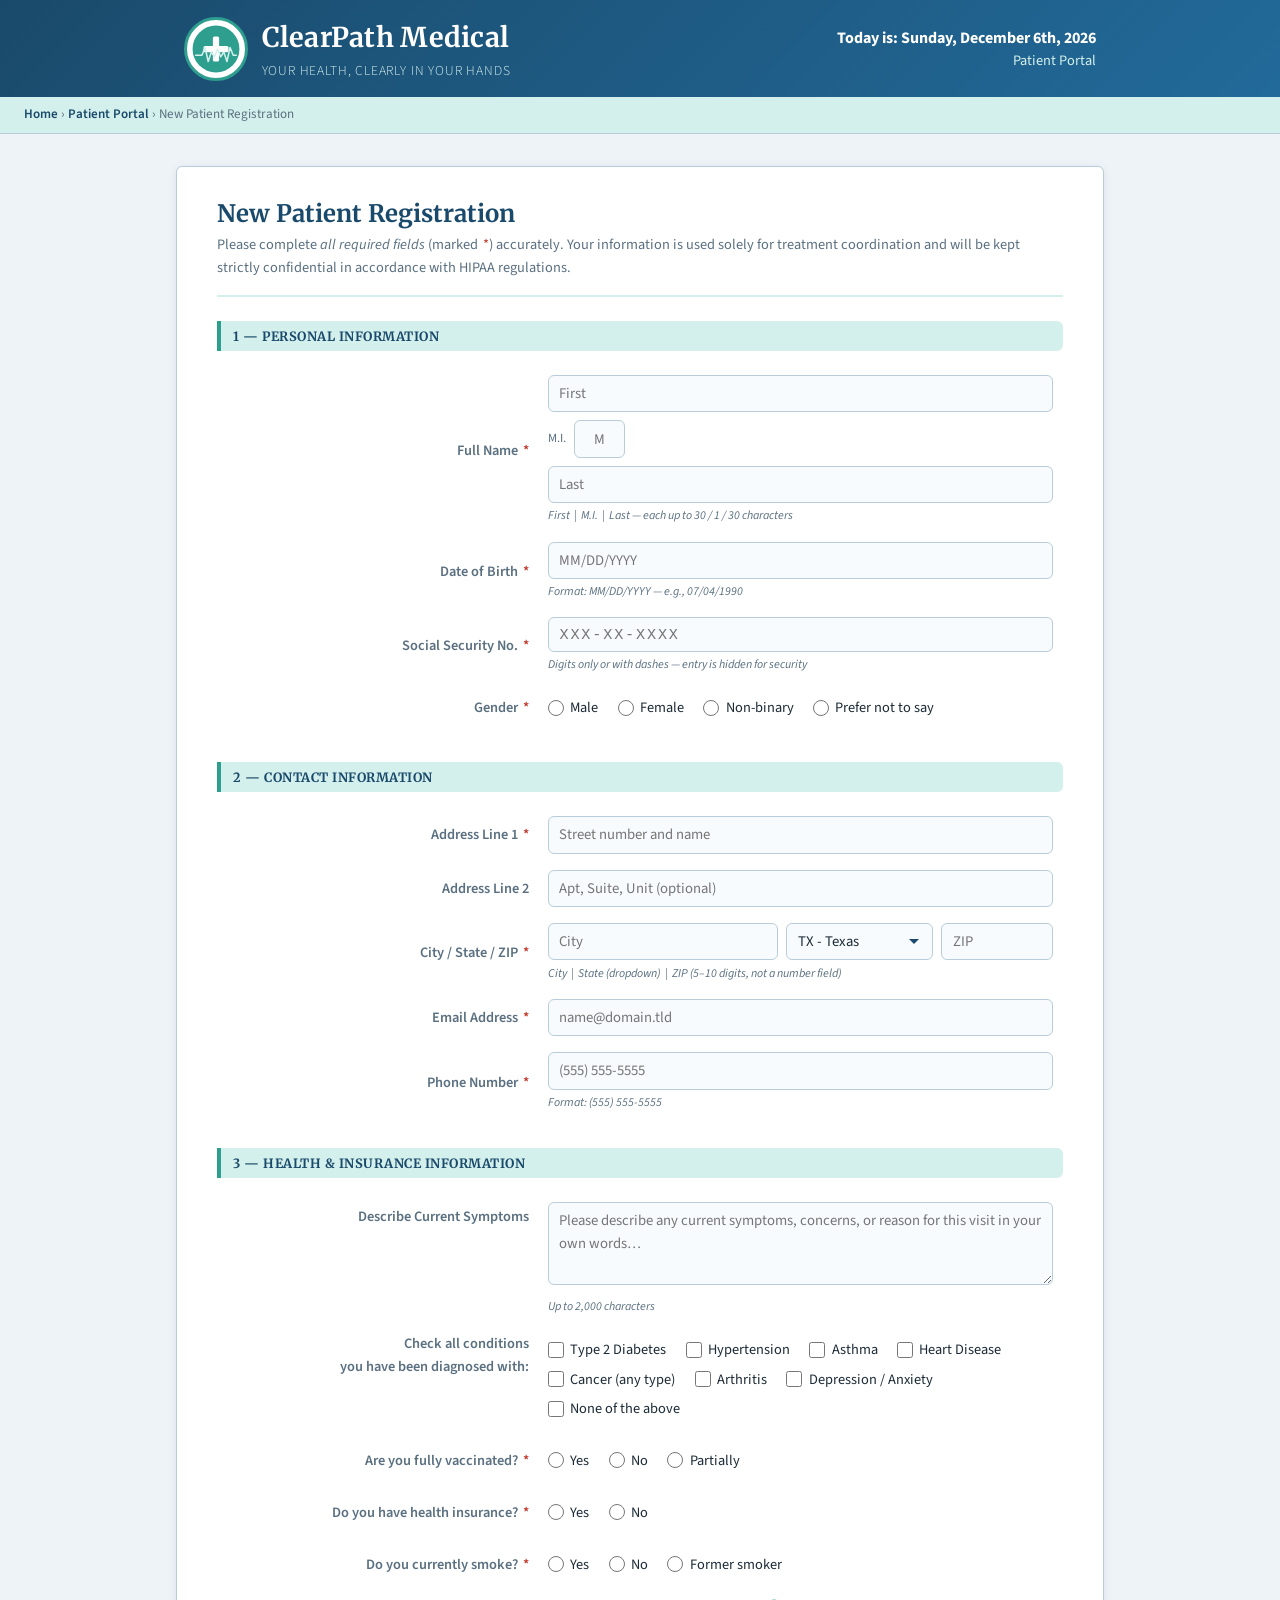
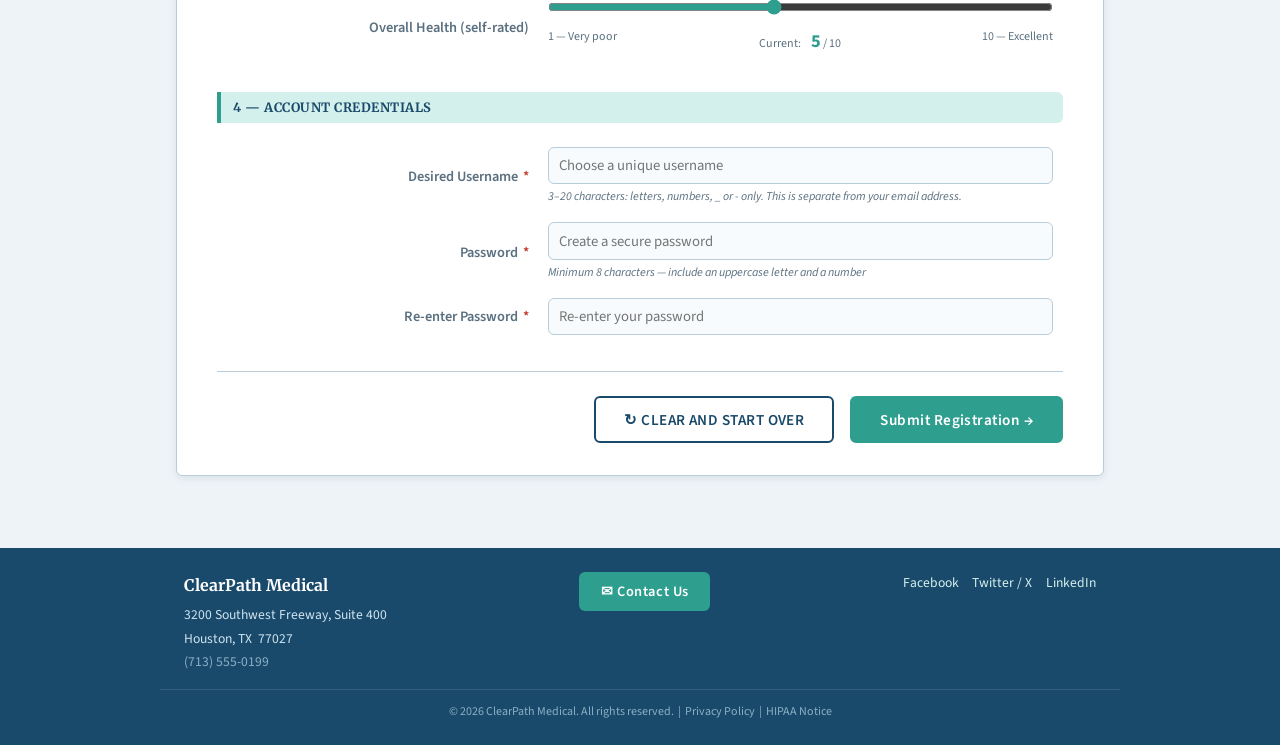
==== index.html @ 4019fb38 "Rename patientform.html to index.html" ====
<!--
  Program name:   patient-form.html
  Author:         [Your Name as it appears in UH roster]
  Date created:   2025-01-01
  Date last edited: 2025-01-01
  Version:        1.0
  Description:    Patient Registration Form for ClearPath Medical.
                  Captures demographic, contact, health history, and
                  account credential data for a new patient record.
                  Uses an external CSS file (style.css) for all styling.
                  Dynamic date display is generated by inline JavaScript.
                  Form submits to thankyou.html on the client side only.
                  Built to fulfill MIS 3371 Homework 1 requirements.
-->
<!DOCTYPE html>
<html lang="en">

<head>
  <!-- Standard HTML5 meta tags -->
  <meta charset="UTF-8">
  <meta name="viewport" content="width=device-width, initial-scale=1.0">
  <meta name="description" content="ClearPath Medical – New Patient Registration Form">
  <meta name="author"      content="[Your Name]">

  <!-- Page title shown in browser tab -->
  <title>New Patient Registration | ClearPath Medical</title>

  <!-- External CSS — all styling lives in style.css, not here -->
  <link href="style.css" rel="stylesheet">
</head>

<body>

  <!-- ================================================================
       HEADER / BANNER  (top division)
       Contains: logo graphic (inline SVG — no external file needed),
       company name, tagline, and a DYNAMIC date via JavaScript.
  ================================================================ -->
  <header id="site-header">
    <div class="banner-inner">

      <!-- Logo: inline SVG cross + pulse line — medical theme, no external file -->
      <div class="banner-logo-area">
        <img
          src="data:image/svg+xml,%3Csvg xmlns='http://www.w3.org/2000/svg' viewBox='0 0 64 64'%3E%3Ccircle cx='32' cy='32' r='30' fill='%232e9e8f'/%3E%3Crect x='28' y='16' width='8' height='32' rx='2' fill='white'/%3E%3Crect x='16' y='28' width='32' height='8' rx='2' fill='white'/%3E%3Cpolyline points='6,40 14,40 18,30 22,48 26,36 30,42 34,32 38,42 42,36 46,48 50,30 54,40 58,40' stroke='%23d4f0ec' stroke-width='2' fill='none' stroke-linecap='round' stroke-linejoin='round'/%3E%3C/svg%3E"
          alt="ClearPath Medical logo — green circle with white medical cross"
          width="64" height="64">

        <div>
          <!-- Company name in the banner -->
          <div class="banner-company-name">ClearPath Medical</div>
          <div class="banner-tagline">Your health, clearly in your hands</div>
        </div>
      </div><!-- end .banner-logo-area -->

      <!-- Dynamic date block — JavaScript writes the date into #dynamic-date -->
      <div id="dynamic-date">
        <strong id="date-display">Loading date&hellip;</strong>
        <span>Patient Portal</span>
      </div>

    </div><!-- end .banner-inner -->
  </header><!-- end #site-header -->

  <!-- Breadcrumb navigation bar -->
  <div class="breadcrumb">
    <a href="#">Home</a> &rsaquo; <a href="#">Patient Portal</a> &rsaquo; New Patient Registration
  </div>

  <!-- ================================================================
       MAIN CONTENT  (middle division)
  ================================================================ -->
  <main>
    <div class="page-wrapper">

      <!-- Form card container -->
      <div class="form-card">
        <h2>New Patient Registration</h2>
        <p class="form-intro">
          Please complete <em>all required fields</em> (marked <span class="required">*</span>)
          accurately. Your information is used solely for treatment coordination and
          will be kept strictly confidential in accordance with HIPAA regulations.
        </p>

        <!--
          FORM element — no method attribute because this is client-side only.
          action points to thankyou.html; JavaScript validation runs on submit.
          We use novalidate to allow our own JS validation message styling
          but still leverage HTML5 pattern/required attributes as a baseline.
        -->
        <form id="registration-form" action="thankyou.html">

          <!-- ===========================================================
               SECTION 1: PERSONAL INFORMATION
          =========================================================== -->
          <div class="form-section" id="section-personal">
            <h3>1 &mdash; Personal Information</h3>

            <table class="form-table">

              <!-- Row: First Name / Middle Initial / Last Name (same line) -->
              <tr>
                <td class="field-label">
                  <label for="first_name">Full Name <span class="required">*</span></label>
                </td>
                <td class="field-input">
                  <div class="inline-fields">
                    <!-- First Name: maxlength=30 per spec -->
                    <input
                      type="text"
                      id="first_name"
                      name="first_name"
                      placeholder="First"
                      maxlength="30"
                      required
                      aria-required="true"
                      title="First name (up to 30 characters)">

                    <!-- Middle Initial: maxlength=1 per spec, on same line -->
                    <label class="sub-label" for="middle_initial">M.I.</label>
                    <input
                      type="text"
                      id="middle_initial"
                      name="middle_initial"
                      placeholder="M"
                      maxlength="1"
                      title="Middle initial (1 character)">

                    <!-- Last Name: maxlength=30 per spec, on same line -->
                    <input
                      type="text"
                      id="last_name"
                      name="last_name"
                      placeholder="Last"
                      maxlength="30"
                      required
                      aria-required="true"
                      title="Last name (up to 30 characters)">
                  </div>
                  <div class="field-hint">First &nbsp;|&nbsp; M.I. &nbsp;|&nbsp; Last &mdash; each up to 30 / 1 / 30 characters</div>
                </td>
              </tr>

              <!-- Row: Date of Birth -->
              <tr>
                <td class="field-label">
                  <label for="dob">Date of Birth <span class="required">*</span></label>
                </td>
                <td class="field-input">
                  <!--
                    Using type="text" with pattern to enforce MM/DD/YYYY format
                    as required by the assignment spec. type="date" would render
                    a native picker but does not enforce the exact MM/DD/YYYY string.
                  -->
                  <input
                    type="text"
                    id="dob"
                    name="dob"
                    placeholder="MM/DD/YYYY"
                    pattern="^(0[1-9]|1[0-2])/(0[1-9]|[12]\d|3[01])/\d{4}$"
                    maxlength="10"
                    required
                    aria-required="true"
                    title="Enter date in MM/DD/YYYY format">
                  <div class="field-hint">Format: MM/DD/YYYY &mdash; e.g., 07/04/1990</div>
                </td>
              </tr>

              <!-- Row: Social Security Number (obscured display) -->
              <tr>
                <td class="field-label">
                  <label for="ssn">Social Security No. <span class="required">*</span></label>
                </td>
                <td class="field-input">
                  <!--
                    type="password" obscures the entered characters (shows ****).
                    pattern allows xxx-xx-xxxx or xxxxxxxxx (9–11 chars with dashes).
                  -->
                  <input
                    type="password"
                    id="ssn"
                    name="ssn"
                    placeholder="XXX-XX-XXXX"
                    pattern="^\d{3}-?\d{2}-?\d{4}$"
                    minlength="9"
                    maxlength="11"
                    required
                    aria-required="true"
                    autocomplete="off"
                    title="SSN: 9 digits, dashes optional (e.g. 123-45-6789). Do NOT use a real SSN during testing.">
                  <div class="field-hint">Digits only or with dashes &mdash; entry is hidden for security</div>
                </td>
              </tr>

              <!-- Row: Gender (Radio Buttons — Set 1) -->
              <tr>
                <td class="field-label">
                  <label>Gender <span class="required">*</span></label>
                </td>
                <td class="field-input">
                  <div class="radio-group" role="radiogroup" aria-label="Gender">
                    <label>
                      <input type="radio" name="gender" value="male" required> Male
                    </label>
                    <label>
                      <input type="radio" name="gender" value="female"> Female
                    </label>
                    <label>
                      <input type="radio" name="gender" value="non_binary"> Non-binary
                    </label>
                    <label>
                      <input type="radio" name="gender" value="prefer_not"> Prefer not to say
                    </label>
                  </div>
                </td>
              </tr>

            </table>
          </div><!-- end #section-personal -->

          <!-- ===========================================================
               SECTION 2: CONTACT INFORMATION
          =========================================================== -->
          <div class="form-section" id="section-contact">
            <h3>2 &mdash; Contact Information</h3>

            <table class="form-table">

              <!-- Address Line 1 -->
              <tr>
                <td class="field-label">
                  <label for="address1">Address Line 1 <span class="required">*</span></label>
                </td>
                <td class="field-input">
                  <input
                    type="text"
                    id="address1"
                    name="address1"
                    placeholder="Street number and name"
                    maxlength="30"
                    required
                    aria-required="true"
                    title="Address line 1 (up to 30 characters)">
                </td>
              </tr>

              <!-- Address Line 2 -->
              <tr>
                <td class="field-label">
                  <label for="address2">Address Line 2</label>
                </td>
                <td class="field-input">
                  <input
                    type="text"
                    id="address2"
                    name="address2"
                    placeholder="Apt, Suite, Unit (optional)"
                    maxlength="30"
                    title="Address line 2 (up to 30 characters)">
                </td>
              </tr>

              <!-- City / State / Zip — three fields on one row -->
              <tr>
                <td class="field-label">
                  <label for="city">City / State / ZIP <span class="required">*</span></label>
                </td>
                <td class="field-input">
                  <div class="inline-fields">
                    <!-- City: maxlength=30 -->
                    <input
                      type="text"
                      id="city"
                      name="city"
                      placeholder="City"
                      maxlength="30"
                      required
                      aria-required="true"
                      title="City (up to 30 characters)"
                      style="flex: 2 1 8rem;">

                    <!-- State: dropdown with all 50 states + DC + PR -->
                    <select
                      id="state"
                      name="state"
                      required
                      aria-required="true"
                      title="Select state"
                      style="flex: 1 1 6rem;">
                      <option value="">-- State --</option>
                      <option value="AL">AL - Alabama</option>
                      <option value="AK">AK - Alaska</option>
                      <option value="AZ">AZ - Arizona</option>
                      <option value="AR">AR - Arkansas</option>
                      <option value="CA">CA - California</option>
                      <option value="CO">CO - Colorado</option>
                      <option value="CT">CT - Connecticut</option>
                      <option value="DE">DE - Delaware</option>
                      <option value="DC">DC - Dist. of Columbia</option>
                      <option value="FL">FL - Florida</option>
                      <option value="GA">GA - Georgia</option>
                      <option value="HI">HI - Hawaii</option>
                      <option value="ID">ID - Idaho</option>
                      <option value="IL">IL - Illinois</option>
                      <option value="IN">IN - Indiana</option>
                      <option value="IA">IA - Iowa</option>
                      <option value="KS">KS - Kansas</option>
                      <option value="KY">KY - Kentucky</option>
                      <option value="LA">LA - Louisiana</option>
                      <option value="ME">ME - Maine</option>
                      <option value="MD">MD - Maryland</option>
                      <option value="MA">MA - Massachusetts</option>
                      <option value="MI">MI - Michigan</option>
                      <option value="MN">MN - Minnesota</option>
                      <option value="MS">MS - Mississippi</option>
                      <option value="MO">MO - Missouri</option>
                      <option value="MT">MT - Montana</option>
                      <option value="NE">NE - Nebraska</option>
                      <option value="NV">NV - Nevada</option>
                      <option value="NH">NH - New Hampshire</option>
                      <option value="NJ">NJ - New Jersey</option>
                      <option value="NM">NM - New Mexico</option>
                      <option value="NY">NY - New York</option>
                      <option value="NC">NC - North Carolina</option>
                      <option value="ND">ND - North Dakota</option>
                      <option value="OH">OH - Ohio</option>
                      <option value="OK">OK - Oklahoma</option>
                      <option value="OR">OR - Oregon</option>
                      <option value="PA">PA - Pennsylvania</option>
                      <option value="PR">PR - Puerto Rico</option>
                      <option value="RI">RI - Rhode Island</option>
                      <option value="SC">SC - South Carolina</option>
                      <option value="SD">SD - South Dakota</option>
                      <option value="TN">TN - Tennessee</option>
                      <option value="TX" selected>TX - Texas</option>
                      <option value="UT">UT - Utah</option>
                      <option value="VT">VT - Vermont</option>
                      <option value="VA">VA - Virginia</option>
                      <option value="WA">WA - Washington</option>
                      <option value="WV">WV - West Virginia</option>
                      <option value="WI">WI - Wisconsin</option>
                      <option value="WY">WY - Wyoming</option>
                    </select>

                    <!-- ZIP Code: 5–10 chars, type=text NOT type=number per spec -->
                    <input
                      type="text"
                      id="zip"
                      name="zip"
                      placeholder="ZIP"
                      pattern="^\d{5}(-\d{4})?$"
                      minlength="5"
                      maxlength="10"
                      required
                      aria-required="true"
                      title="ZIP code: 5 digits or ZIP+4 (e.g. 77002 or 77002-1234)"
                      style="flex: 0 0 7rem;">
                  </div>
                  <div class="field-hint">City &nbsp;|&nbsp; State (dropdown) &nbsp;|&nbsp; ZIP (5–10 digits, not a number field)</div>
                </td>
              </tr>

              <!-- Email Address -->
              <tr>
                <td class="field-label">
                  <label for="email">Email Address <span class="required">*</span></label>
                </td>
                <td class="field-input">
                  <input
                    type="email"
                    id="email"
                    name="email"
                    placeholder="name@domain.tld"
                    maxlength="80"
                    required
                    aria-required="true"
                    autocomplete="email"
                    title="Valid email address in name@domain.tld format">
                </td>
              </tr>

              <!-- Phone Number -->
              <tr>
                <td class="field-label">
                  <label for="phone">Phone Number <span class="required">*</span></label>
                </td>
                <td class="field-input">
                  <input
                    type="tel"
                    id="phone"
                    name="phone"
                    placeholder="(555) 555-5555"
                    pattern="^\(?\d{3}\)?[\s\-]?\d{3}[\s\-]?\d{4}$"
                    maxlength="14"
                    required
                    aria-required="true"
                    title="Phone number in (555) 555-5555 format">
                  <div class="field-hint">Format: (555) 555-5555</div>
                </td>
              </tr>

            </table>
          </div><!-- end #section-contact -->

          <!-- ===========================================================
               SECTION 3: HEALTH & INSURANCE INFORMATION
          =========================================================== -->
          <div class="form-section" id="section-health">
            <h3>3 &mdash; Health &amp; Insurance Information</h3>

            <table class="form-table">

              <!-- Current Symptoms (Text Area — min 3 rows x 50 cols per spec) -->
              <tr>
                <td class="field-label" style="vertical-align: top; padding-top: 0.7rem;">
                  <label for="symptoms">Describe Current Symptoms</label>
                </td>
                <td class="field-input">
                  <!--
                    rows="3" and cols="50" satisfy the spec requirement of
                    "at least 3 lines by 50 columns."
                  -->
                  <textarea
                    id="symptoms"
                    name="symptoms"
                    rows="3"
                    cols="50"
                    placeholder="Please describe any current symptoms, concerns, or reason for this visit in your own words…"
                    maxlength="2000"
                    title="Describe your current symptoms (up to 2000 characters)"></textarea>
                  <div class="field-hint">Up to 2,000 characters</div>
                </td>
              </tr>

              <!-- Check Boxes: Previous Medical Conditions (5+ choices per spec) -->
              <tr>
                <td class="field-label" style="vertical-align: top; padding-top: 0.5rem;">
                  Check all conditions <br>you have been diagnosed with:
                </td>
                <td class="field-input">
                  <!--
                    Check-box group satisfies the spec requirement:
                    "at least 1 section of 5 or more choices."
                  -->
                  <div class="check-group" role="group" aria-label="Previous medical conditions">
                    <label>
                      <input type="checkbox" name="conditions" value="diabetes"> Type 2 Diabetes
                    </label>
                    <label>
                      <input type="checkbox" name="conditions" value="hypertension"> Hypertension
                    </label>
                    <label>
                      <input type="checkbox" name="conditions" value="asthma"> Asthma
                    </label>
                    <label>
                      <input type="checkbox" name="conditions" value="heart_disease"> Heart Disease
                    </label>
                    <label>
                      <input type="checkbox" name="conditions" value="cancer"> Cancer (any type)
                    </label>
                    <label>
                      <input type="checkbox" name="conditions" value="arthritis"> Arthritis
                    </label>
                    <label>
                      <input type="checkbox" name="conditions" value="depression"> Depression / Anxiety
                    </label>
                    <label>
                      <input type="checkbox" name="conditions" value="none"> None of the above
                    </label>
                  </div>
                </td>
              </tr>

              <!-- Radio Buttons Set 2: Vaccinated -->
              <tr>
                <td class="field-label">
                  <label>Are you fully vaccinated? <span class="required">*</span></label>
                </td>
                <td class="field-input">
                  <div class="radio-group" role="radiogroup" aria-label="Vaccination status">
                    <label>
                      <input type="radio" name="vaccinated" value="yes" required> Yes
                    </label>
                    <label>
                      <input type="radio" name="vaccinated" value="no"> No
                    </label>
                    <label>
                      <input type="radio" name="vaccinated" value="partial"> Partially
                    </label>
                  </div>
                </td>
              </tr>

              <!-- Radio Buttons Set 3: Insurance -->
              <tr>
                <td class="field-label">
                  <label>Do you have health insurance? <span class="required">*</span></label>
                </td>
                <td class="field-input">
                  <div class="radio-group" role="radiogroup" aria-label="Insurance status">
                    <label>
                      <input type="radio" name="has_insurance" value="yes" required> Yes
                    </label>
                    <label>
                      <input type="radio" name="has_insurance" value="no"> No
                    </label>
                  </div>
                </td>
              </tr>

              <!-- Radio Buttons Set 4: Smoker (bonus 4th radio set) -->
              <tr>
                <td class="field-label">
                  <label>Do you currently smoke? <span class="required">*</span></label>
                </td>
                <td class="field-input">
                  <div class="radio-group" role="radiogroup" aria-label="Smoking status">
                    <label>
                      <input type="radio" name="smoker" value="yes" required> Yes
                    </label>
                    <label>
                      <input type="radio" name="smoker" value="no"> No
                    </label>
                    <label>
                      <input type="radio" name="smoker" value="former"> Former smoker
                    </label>
                  </div>
                </td>
              </tr>

              <!-- Slide Bar: Health Self-Rating (1–10 per spec) -->
              <tr>
                <td class="field-label">
                  <label for="health_score">Overall Health (self-rated)</label>
                </td>
                <td class="field-input">
                  <!--
                    Range slider: min=1, max=10, step=1.
                    A live JavaScript display shows the current value.
                  -->
                  <input
                    type="range"
                    id="health_score"
                    name="health_score"
                    min="1"
                    max="10"
                    step="1"
                    value="5"
                    title="Rate your overall health: 1 = very poor, 10 = excellent"
                    oninput="document.getElementById('health-score-display').textContent = this.value;">
                  <div class="range-labels">
                    <span>1 — Very poor</span>
                    <span>Current: <span id="health-score-display">5</span> / 10</span>
                    <span>10 — Excellent</span>
                  </div>
                </td>
              </tr>

            </table>
          </div><!-- end #section-health -->

          <!-- ===========================================================
               SECTION 4: ACCOUNT CREDENTIALS
          =========================================================== -->
          <div class="form-section" id="section-account">
            <h3>4 &mdash; Account Credentials</h3>

            <table class="form-table">

              <!-- User ID (separate from email, max 20 chars per spec) -->
              <tr>
                <td class="field-label">
                  <label for="username">Desired Username <span class="required">*</span></label>
                </td>
                <td class="field-input">
                  <input
                    type="text"
                    id="username"
                    name="username"
                    placeholder="Choose a unique username"
                    maxlength="20"
                    pattern="^[a-zA-Z0-9_\-]{3,20}$"
                    required
                    aria-required="true"
                    autocomplete="username"
                    title="3–20 characters: letters, numbers, underscores, or hyphens">
                  <div class="field-hint">3–20 characters: letters, numbers, _ or - only. This is separate from your email address.</div>
                </td>
              </tr>

              <!-- Password (obscured per spec) -->
              <tr>
                <td class="field-label">
                  <label for="password">Password <span class="required">*</span></label>
                </td>
                <td class="field-input">
                  <!--
                    type="password" ensures characters are masked (shown as ****).
                    Pattern requires 8+ chars, at least one uppercase, one digit.
                  -->
                  <input
                    type="password"
                    id="password"
                    name="password"
                    placeholder="Create a secure password"
                    minlength="8"
                    maxlength="64"
                    pattern="^(?=.*[A-Z])(?=.*\d).{8,}$"
                    required
                    aria-required="true"
                    autocomplete="new-password"
                    title="Minimum 8 characters, at least one uppercase letter and one number">
                  <div class="field-hint">Minimum 8 characters &mdash; include an uppercase letter and a number</div>
                </td>
              </tr>

              <!-- Confirm Password (also obscured per spec) -->
              <tr>
                <td class="field-label">
                  <label for="confirm_password">Re-enter Password <span class="required">*</span></label>
                </td>
                <td class="field-input">
                  <!--
                    JavaScript in validateForm() confirms this matches #password.
                  -->
                  <input
                    type="password"
                    id="confirm_password"
                    name="confirm_password"
                    placeholder="Re-enter your password"
                    minlength="8"
                    maxlength="64"
                    required
                    aria-required="true"
                    autocomplete="new-password"
                    title="Must match the password entered above">
                </td>
              </tr>

            </table>
          </div><!-- end #section-account -->

          <!-- ===========================================================
               FORM BUTTONS
               "CLEAR AND START OVER" (reset) and "Submit" per spec.
          =========================================================== -->
          <div class="btn-row">
            <!--
              type="reset" clears all form fields back to default values.
              Named "CLEAR AND START OVER" as specified in the assignment.
            -->
            <button type="reset" class="btn btn-secondary" id="btn-reset">
              &#8635; CLEAR AND START OVER
            </button>

            <!--
              type="submit" triggers HTML5 validation AND our JS validateForm().
              Routes to thankyou.html on success.
            -->
            <button type="submit" class="btn btn-primary" id="btn-submit">
              Submit Registration &rarr;
            </button>
          </div>

        </form><!-- end #registration-form -->

      </div><!-- end .form-card -->

    </div><!-- end .page-wrapper -->
  </main><!-- end main -->

  <!-- ================================================================
       FOOTER  (bottom division)
       Contains: company address, Contact Us button, social links.
  ================================================================ -->
  <footer id="site-footer">
    <div class="footer-inner">

      <!-- Company address block -->
      <div class="footer-company">
        <strong>ClearPath Medical</strong>
        3200 Southwest Freeway, Suite 400<br>
        Houston, TX &nbsp;77027<br>
        <a href="tel:+17135550199" style="color: #8aafc4;">(713) 555-0199</a>
      </div>

      <!-- Contact Us button (clickable element per spec) -->
      <div>
        <button
          class="footer-contact-btn"
          onclick="alert('Thank you for reaching out! Please call (713) 555-0199 or email info@clearpathmedical.example.');"
          type="button">
          ✉ Contact Us
        </button>
      </div>

      <!-- Social media links (placeholder hrefs) -->
      <div class="footer-social">
        <a href="#" aria-label="ClearPath Medical on Facebook"  title="Facebook" >Facebook</a>
        <a href="#" aria-label="ClearPath Medical on Twitter/X" title="Twitter/X">Twitter / X</a>
        <a href="#" aria-label="ClearPath Medical on LinkedIn"  title="LinkedIn" >LinkedIn</a>
      </div>

    </div><!-- end .footer-inner -->

    <!-- Copyright line -->
    <p class="footer-copy">
      &copy; <span id="footer-year"></span> ClearPath Medical. All rights reserved.
      &nbsp;|&nbsp; <a href="#" style="color:#8aafc4;">Privacy Policy</a>
      &nbsp;|&nbsp; <a href="#" style="color:#8aafc4;">HIPAA Notice</a>
    </p>
  </footer><!-- end #site-footer -->

  <!-- ================================================================
       INLINE JAVASCRIPT
       Tasks:
         1. Write a dynamic day-and-date string into #date-display.
         2. Update the footer copyright year.
         3. Validate the form on submit (password match, required radio sets).
       Note: The slider oninput handler is written inline on the element above.
  ================================================================ -->
  <script>
    /*
     * 1. DYNAMIC DATE DISPLAY
     *    Builds a formatted date string like "Wednesday, September 21st, 2022"
     *    and injects it into the banner's #date-display span.
     */
    (function displayDynamicDate() {
      var days   = ["Sunday","Monday","Tuesday","Wednesday","Thursday","Friday","Saturday"];
      var months = ["January","February","March","April","May","June",
                    "July","August","September","October","November","December"];

      var now     = new Date();
      var dayName = days[now.getDay()];
      var month   = months[now.getMonth()];
      var date    = now.getDate();
      var year    = now.getFullYear();

      /* Ordinal suffix helper: 1st, 2nd, 3rd, 4th … */
      function ordinal(n) {
        var s = ["th","st","nd","rd"];
        var v = n % 100;
        return n + (s[(v - 20) % 10] || s[v] || s[0]);
      }

      var dateString = dayName + ", " + month + " " + ordinal(date) + ", " + year;

      /* Write into the banner element */
      var el = document.getElementById("date-display");
      if (el) {
        el.textContent = "Today is: " + dateString;
      }

      /* Also update the footer copyright year */
      var yearEl = document.getElementById("footer-year");
      if (yearEl) {
        yearEl.textContent = year;
      }
    })();

    /*
     * 2. FORM VALIDATION
     *    Runs additional client-side checks that HTML5 patterns alone cannot
     *    cover — specifically: password confirmation match, and ensuring
     *    required radio button groups have a selection.
     */
    document.getElementById("registration-form").addEventListener("submit", function(event) {

      var valid = true;
      var messages = [];

      /* Check password confirmation */
      var pw1 = document.getElementById("password").value;
      var pw2 = document.getElementById("confirm_password").value;
      if (pw1 !== pw2) {
        valid = false;
        messages.push("Passwords do not match. Please re-enter your password.");
      }

      /* Check radio groups that are required (HTML5 'required' on radio
         works only when at least one in the group has required="required"
         and the browser supports it — we double-check here for safety.) */
      var radioGroups = ["gender", "vaccinated", "has_insurance", "smoker"];
      var radioLabels = {
        gender:        "Gender",
        vaccinated:    "Vaccination status",
        has_insurance: "Insurance status",
        smoker:        "Smoking status"
      };

      radioGroups.forEach(function(groupName) {
        var selected = document.querySelector("input[name='" + groupName + "']:checked");
        if (!selected) {
          valid = false;
          messages.push(radioLabels[groupName] + " must be selected.");
        }
      });

      /* If any check failed, prevent submission and alert the user */
      if (!valid) {
        event.preventDefault();
        alert("Please correct the following before submitting:\n\n" + messages.join("\n"));
      }
      /* If valid, the form's action="thankyou.html" will handle navigation */

    });
  </script>

  <!-- ================================================================
       END OF DOCUMENT: patient-form.html
  ================================================================ -->
</body>
</html>
---- style.css ----
/*
  Program name: style.css
  Author: [Your Name as it appears in UH roster]
  Date created: 2025-01-01
  Date last edited: 2025-01-01
  Version: 1.0
  Description: External stylesheet for the MIS 3371 Patient Registration Form.
               Defines layout, color palette, typography, and responsive behavior
               for ClearPath Medical patient-facing registration pages.
               Selectors demonstrate tag-based, class-based, ID-based, and
               name attribute-based targeting methods.
*/

/* =====================================================================
   GOOGLE FONTS IMPORT
   Using Merriweather (display/headings) + Source Sans 3 (body copy).
   These are deliberately non-default choices for a professional medical
   context — serif authority for headings, clean humanist sans for forms.
   ===================================================================== */
@import url('https://fonts.googleapis.com/css2?family=Merriweather:wght@400;700&family=Source+Sans+3:wght@300;400;600&display=swap');

/* =====================================================================
   CSS CUSTOM PROPERTIES (Design Tokens)
   Centralizes all color and spacing so changes are made in one place.
   ===================================================================== */
:root {
  --color-primary:    #1a4a6b;   /* Deep navy — trust, clinical authority */
  --color-accent:     #2e9e8f;   /* Teal — health, vitality, modern medicine */
  --color-accent-lt:  #d4f0ec;   /* Pale teal — subtle highlights            */
  --color-bg:         #eef3f7;   /* Cool light blue-grey background           */
  --color-surface:    #ffffff;   /* White card/form surfaces                  */
  --color-border:     #b8cdd9;   /* Muted blue-grey borders                   */
  --color-text:       #1c2b36;   /* Near-black body text                      */
  --color-muted:      #5a7080;   /* Secondary / label text                    */
  --color-danger:     #c0392b;   /* Required indicator / error state          */
  --color-footer-bg:  #1a4a6b;   /* Matches primary for footer                */
  --color-footer-txt: #cfe4f0;   /* Light text on dark footer                 */

  --font-heading: 'Merriweather', Georgia, serif;
  --font-body:    'Source Sans 3', 'Segoe UI', Arial, sans-serif;

  --radius: 6px;
  --shadow: 0 2px 8px rgba(26,74,107,0.10);
}

/* =====================================================================
   RESET & BASE  (tag-based selectors)
   ===================================================================== */
*, *::before, *::after {
  box-sizing: border-box;
  margin: 0;
  padding: 0;
}

html {
  font-size: 16px;
  scroll-behavior: smooth;
}

/* tag selector: body */
body {
  font-family: var(--font-body);
  font-weight: 400;
  color: var(--color-text);
  background-color: var(--color-bg);
  line-height: 1.6;
  min-height: 100vh;
  display: flex;
  flex-direction: column;
}

/* =====================================================================
   TYPOGRAPHY  (tag-based selectors)
   ===================================================================== */
h1, h2, h3, h4, h5, h6 {
  font-family: var(--font-heading);
  color: var(--color-primary);
  line-height: 1.25;
}

h1 { font-size: 2rem;   font-weight: 700; }
h2 { font-size: 1.5rem; font-weight: 700; }
h3 { font-size: 1.1rem; font-weight: 700; letter-spacing: 0.04em; text-transform: uppercase; }

p { margin-bottom: 0.75rem; }

/* tag selector: a (hyperlinks) */
a {
  color: var(--color-accent);
  text-decoration: none;
  transition: color 0.2s;
}

/* pseudo-class selector: visited hyperlinks */
a:visited {
  color: #1a7a6b;
}

a:hover, a:focus {
  color: var(--color-primary);
  text-decoration: underline;
}

/* =====================================================================
   LAYOUT WRAPPERS  (class-based selectors)
   ===================================================================== */
.page-wrapper {
  max-width: 960px;
  margin: 0 auto;
  width: 100%;
  padding: 0 1rem;
  flex: 1;
}

/* =====================================================================
   BANNER / HEADER  (#id-based selector)
   ===================================================================== */
#site-header {
  background: linear-gradient(135deg, var(--color-primary) 0%, #226a9a 100%);
  color: #fff;
  padding: 0;
  box-shadow: 0 3px 12px rgba(0,0,0,0.2);
}

/* class selector */
.banner-inner {
  max-width: 960px;
  margin: 0 auto;
  padding: 1rem 1.5rem;
  display: flex;
  align-items: center;
  justify-content: space-between;
  gap: 1rem;
  flex-wrap: wrap;
}

.banner-logo-area {
  display: flex;
  align-items: center;
  gap: 0.85rem;
}

.banner-logo-area img {
  height: 64px;
  width: 64px;
  border-radius: 50%;
  border: 3px solid var(--color-accent);
  background: #fff;
  padding: 4px;
  object-fit: contain;
}

.banner-company-name {
  font-family: var(--font-heading);
  font-size: 1.7rem;
  font-weight: 700;
  color: #ffffff;
  letter-spacing: 0.01em;
}

.banner-tagline {
  font-size: 0.85rem;
  color: var(--color-accent-lt);
  font-weight: 300;
  letter-spacing: 0.06em;
  text-transform: uppercase;
}

/* ID selector for the dynamic date display */
#dynamic-date {
  font-family: var(--font-body);
  font-size: 0.9rem;
  color: var(--color-accent-lt);
  text-align: right;
  line-height: 1.5;
}

#dynamic-date strong {
  font-size: 1rem;
  color: #fff;
  display: block;
}

/* =====================================================================
   NAVIGATION BREADCRUMB  (class selector)
   ===================================================================== */
.breadcrumb {
  background-color: var(--color-accent-lt);
  border-bottom: 1px solid var(--color-border);
  padding: 0.45rem 1.5rem;
  font-size: 0.82rem;
  color: var(--color-muted);
}

.breadcrumb a {
  color: var(--color-primary);
  font-weight: 600;
}

/* =====================================================================
   MAIN CONTENT AREA  (tag-based)
   ===================================================================== */
main {
  padding: 2rem 0 2.5rem;
  flex: 1;
}

/* =====================================================================
   FORM CARD  (class selector)
   ===================================================================== */
.form-card {
  background: var(--color-surface);
  border: 1px solid var(--color-border);
  border-radius: var(--radius);
  box-shadow: var(--shadow);
  padding: 2rem 2.5rem;
  margin-bottom: 2rem;
}

.form-card h2 {
  margin-bottom: 0.25rem;
}

.form-intro {
  font-size: 0.9rem;
  color: var(--color-muted);
  margin-bottom: 1.5rem;
  border-bottom: 2px solid var(--color-accent-lt);
  padding-bottom: 1rem;
}

/* =====================================================================
   SECTION DIVIDERS within the form  (class selector)
   ===================================================================== */
.form-section {
  margin-bottom: 1.75rem;
}

.form-section h3 {
  color: var(--color-primary);
  background: var(--color-accent-lt);
  border-left: 4px solid var(--color-accent);
  padding: 0.45rem 0.75rem;
  border-radius: 0 var(--radius) var(--radius) 0;
  margin-bottom: 1rem;
  font-size: 0.8rem;
}

/* =====================================================================
   TABLE LAYOUT FOR FORM FIELDS  (tag selector: table)
   ===================================================================== */
table.form-table {
  width: 100%;
  border-collapse: collapse;
}

table.form-table td {
  padding: 0.5rem 0.6rem;
  vertical-align: middle;
}

/* class selector: label cells */
td.field-label {
  width: 38%;
  text-align: right;
  padding-right: 1rem;
  font-size: 0.9rem;
  font-weight: 600;
  color: var(--color-muted);
  white-space: nowrap;
}

td.field-input {
  width: 62%;
}

/* =====================================================================
   FORM INPUT ELEMENTS  (tag selectors + name-based attribute selector)
   ===================================================================== */
input[type="text"],
input[type="email"],
input[type="password"],
input[type="date"],
input[type="tel"],
select,
textarea {
  width: 100%;
  padding: 0.45rem 0.65rem;
  font-family: var(--font-body);
  font-size: 0.92rem;
  color: var(--color-text);
  background: #f8fbfd;
  border: 1px solid var(--color-border);
  border-radius: var(--radius);
  transition: border-color 0.2s, box-shadow 0.2s;
}

input[type="text"]:focus,
input[type="email"]:focus,
input[type="password"]:focus,
input[type="date"]:focus,
input[type="tel"]:focus,
select:focus,
textarea:focus {
  outline: none;
  border-color: var(--color-accent);
  box-shadow: 0 0 0 3px rgba(46,158,143,0.18);
  background: #fff;
}

/* Name-based attribute selector — slightly narrower for middle initial */
input[name="middle_initial"] {
  width: 3.2rem;
  text-align: center;
  text-transform: uppercase;
}

/* Name-based attribute selector — SSN field */
input[name="ssn"] {
  letter-spacing: 0.12em;
  font-family: 'Courier New', monospace;
  font-size: 0.95rem;
}

/* tag selector: textarea */
textarea {
  resize: vertical;
  line-height: 1.5;
}

/* tag selector: select */
select {
  cursor: pointer;
  appearance: none;
  background-image: url("data:image/svg+xml,%3Csvg xmlns='http://www.w3.org/2000/svg' width='12' height='8' viewBox='0 0 12 8'%3E%3Cpath fill='%231a4a6b' d='M1 1l5 5 5-5'/%3E%3C/svg%3E");
  background-repeat: no-repeat;
  background-position: right 0.75rem center;
  padding-right: 2.25rem;
}

/* =====================================================================
   RANGE / SLIDER  (tag + type attribute selector)
   ===================================================================== */
input[type="range"] {
  width: 100%;
  accent-color: var(--color-accent);
  cursor: pointer;
}

.range-labels {
  display: flex;
  justify-content: space-between;
  font-size: 0.75rem;
  color: var(--color-muted);
  margin-top: 0.2rem;
}

#health-score-display {
  font-weight: 700;
  color: var(--color-accent);
  font-size: 1.15rem;
  margin-left: 0.5rem;
}

/* =====================================================================
   CHECKBOXES AND RADIO BUTTONS  (class selectors)
   ===================================================================== */
.check-group,
.radio-group {
  display: flex;
  flex-wrap: wrap;
  gap: 0.4rem 1.2rem;
  padding: 0.4rem 0;
}

.check-group label,
.radio-group label {
  display: flex;
  align-items: center;
  gap: 0.4rem;
  font-size: 0.9rem;
  cursor: pointer;
  color: var(--color-text);
  font-weight: 400;
}

/* name-attribute selector for checkboxes */
input[name="conditions"] {
  accent-color: var(--color-accent);
  width: 1rem;
  height: 1rem;
  cursor: pointer;
}

/* name-attribute selectors for radio buttons */
input[name="gender"],
input[name="vaccinated"],
input[name="has_insurance"],
input[name="smoker"] {
  accent-color: var(--color-primary);
  width: 1rem;
  height: 1rem;
  cursor: pointer;
}

/* =====================================================================
   REQUIRED FIELD INDICATOR  (class selector)
   ===================================================================== */
.required {
  color: var(--color-danger);
  margin-left: 2px;
}

.field-hint {
  font-size: 0.75rem;
  color: var(--color-muted);
  margin-top: 0.2rem;
  font-style: italic;
}

/* =====================================================================
   BUTTONS  (class selectors + type attribute selectors)
   ===================================================================== */
.btn-row {
  display: flex;
  justify-content: flex-end;
  gap: 1rem;
  padding-top: 1.5rem;
  border-top: 1px solid var(--color-border);
  margin-top: 1.5rem;
  flex-wrap: wrap;
}

/* class selector: base button */
.btn {
  font-family: var(--font-body);
  font-size: 0.95rem;
  font-weight: 600;
  padding: 0.65rem 1.75rem;
  border-radius: var(--radius);
  border: 2px solid transparent;
  cursor: pointer;
  transition: background 0.2s, color 0.2s, border-color 0.2s;
  letter-spacing: 0.03em;
}

/* class + modifier: primary submit button */
.btn-primary {
  background: var(--color-accent);
  color: #fff;
  border-color: var(--color-accent);
}

.btn-primary:hover,
.btn-primary:focus {
  background: #247d70;
  border-color: #247d70;
}

/* class + modifier: secondary/reset button */
.btn-secondary {
  background: transparent;
  color: var(--color-primary);
  border-color: var(--color-primary);
}

.btn-secondary:hover,
.btn-secondary:focus {
  background: var(--color-primary);
  color: #fff;
}

/* =====================================================================
   FOOTER  (#id-based selector)
   ===================================================================== */
#site-footer {
  background: var(--color-footer-bg);
  color: var(--color-footer-txt);
  padding: 1.5rem 0;
  margin-top: auto;
}

.footer-inner {
  max-width: 960px;
  margin: 0 auto;
  padding: 0 1.5rem;
  display: flex;
  align-items: flex-start;
  justify-content: space-between;
  gap: 1.5rem;
  flex-wrap: wrap;
}

/* class selector: footer company info block */
.footer-company {
  font-size: 0.85rem;
  line-height: 1.7;
}

.footer-company strong {
  font-size: 1rem;
  font-family: var(--font-heading);
  color: #fff;
  display: block;
  margin-bottom: 0.25rem;
}

/* class selector: footer contact button */
.footer-contact-btn {
  background: var(--color-accent);
  color: #fff;
  border: none;
  padding: 0.55rem 1.35rem;
  border-radius: var(--radius);
  font-family: var(--font-body);
  font-size: 0.9rem;
  font-weight: 600;
  cursor: pointer;
  transition: background 0.2s;
  letter-spacing: 0.04em;
}

.footer-contact-btn:hover {
  background: #247d70;
}

.footer-social {
  display: flex;
  align-items: center;
  gap: 0.85rem;
}

.footer-social a {
  color: var(--color-accent-lt);
  font-size: 0.85rem;
  text-decoration: none;
  transition: color 0.2s;
}

.footer-social a:hover {
  color: #fff;
}

.footer-copy {
  font-size: 0.75rem;
  color: #8aafc4;
  text-align: center;
  padding-top: 0.75rem;
  max-width: 960px;
  margin: 0 auto;
  padding-left: 1.5rem;
  padding-right: 1.5rem;
  border-top: 1px solid rgba(255,255,255,0.1);
  margin-top: 1rem;
}

/* =====================================================================
   UTILITY CLASSES
   ===================================================================== */
.sr-only {
  position: absolute;
  width: 1px;
  height: 1px;
  overflow: hidden;
  clip: rect(0,0,0,0);
  white-space: nowrap;
}

.text-center { text-align: center; }
.mt-sm  { margin-top: 0.5rem; }
.mt-md  { margin-top: 1rem; }

/* =====================================================================
   INLINE FLEX HELPER for fields on the same row (e.g. First/MI/Last)
   ===================================================================== */
.inline-fields {
  display: flex;
  gap: 0.5rem;
  align-items: center;
  flex-wrap: wrap;
}

.inline-fields input {
  flex: 1 1 auto;
}

.inline-fields input[name="middle_initial"] {
  flex: 0 0 3.2rem;
}

.inline-fields label.sub-label {
  font-size: 0.78rem;
  color: var(--color-muted);
  white-space: nowrap;
}

/* =====================================================================
   END OF stylesheet
   ===================================================================== */
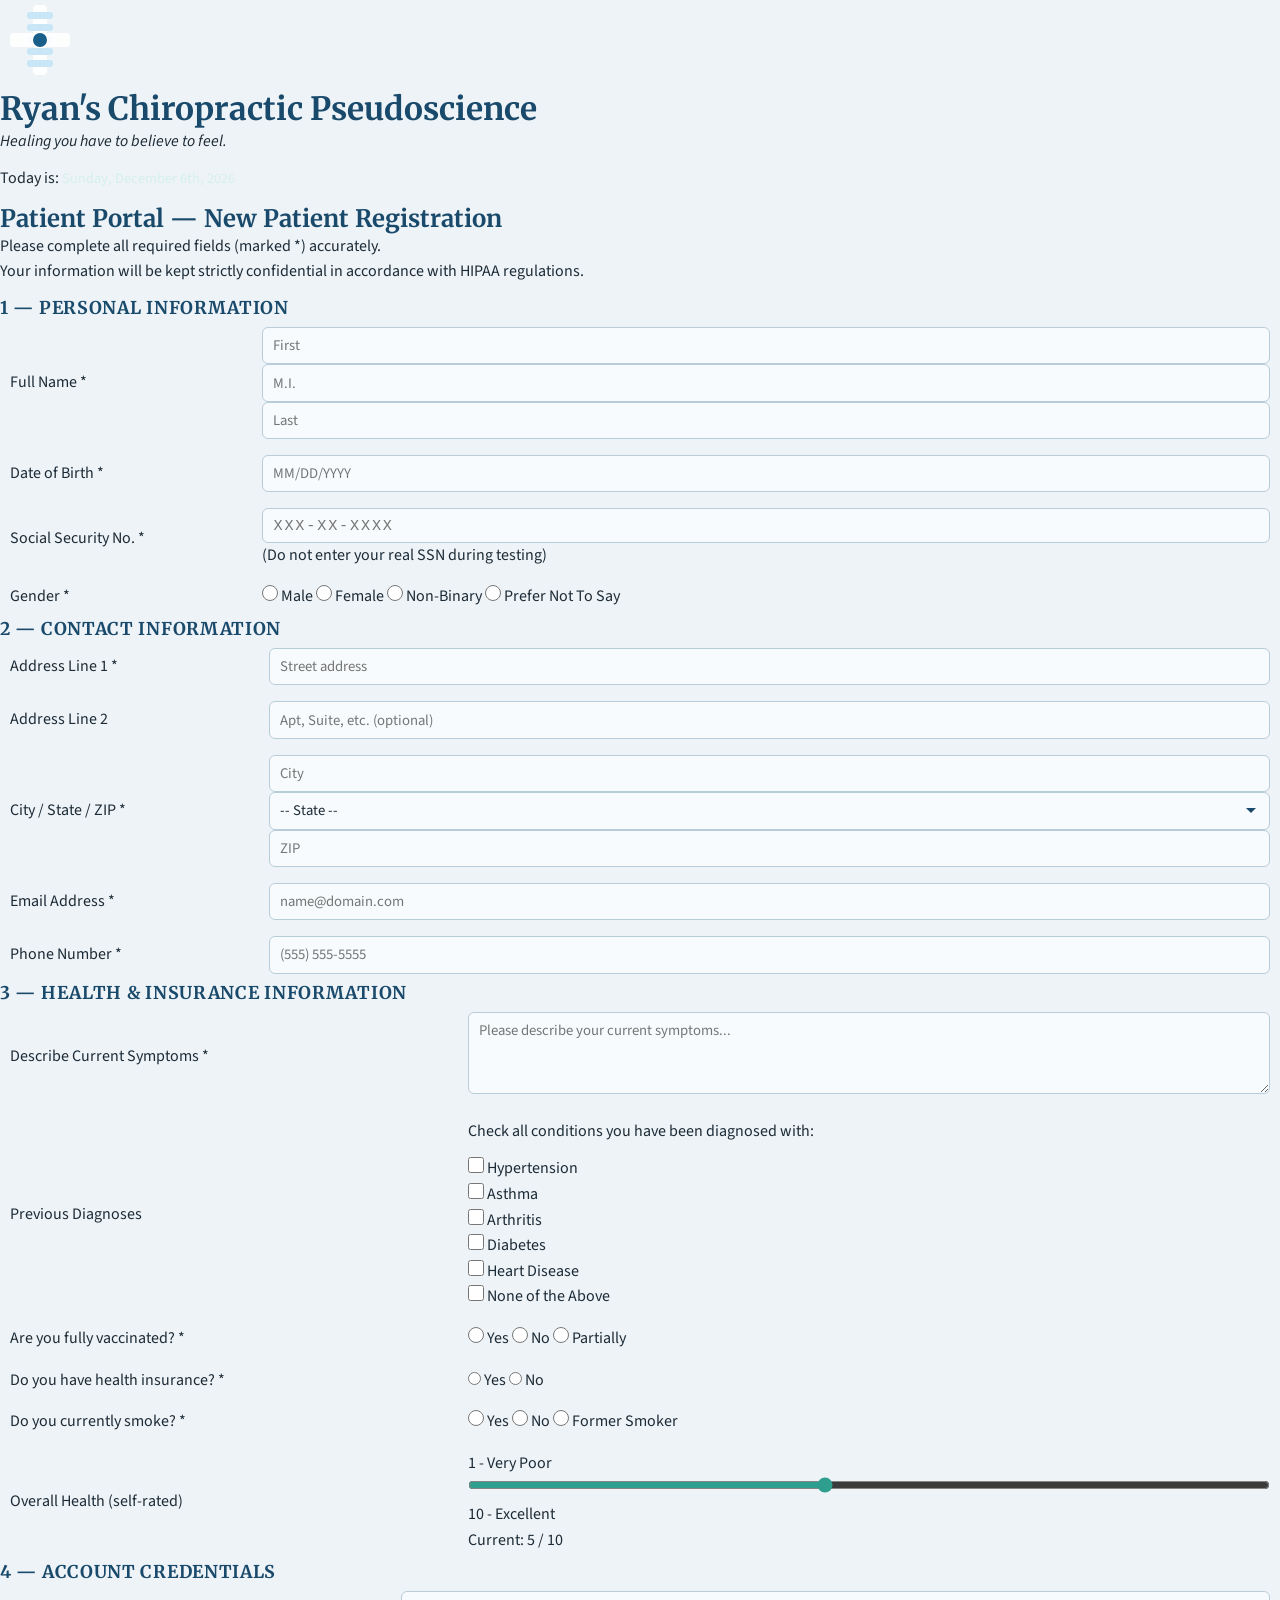
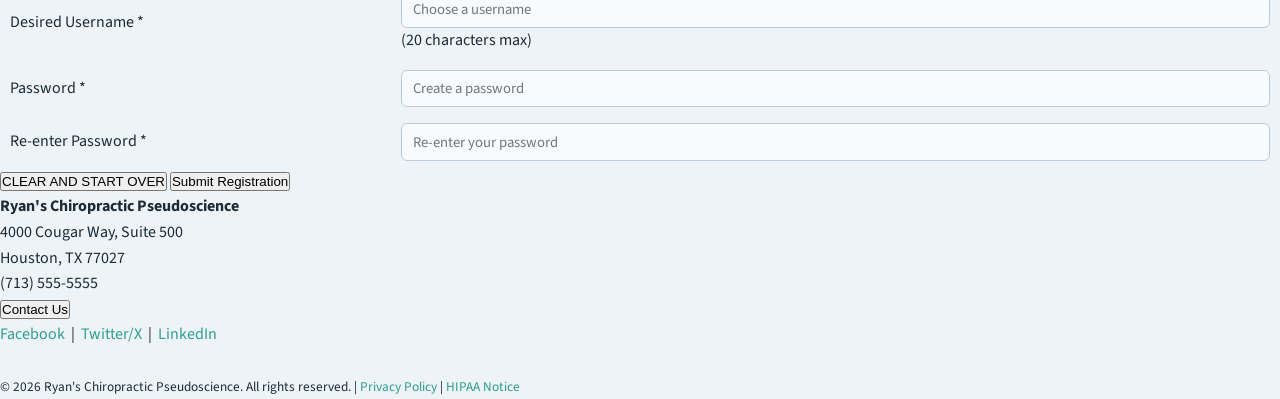
==== commit 8dc5464d: "Update fmt.Println output from 'Hello' to 'Goodbye'" ====
--- a/index.html
+++ b/index.html
@@ -1,813 +1,402 @@
 <!--
-  Program name:   patient-form.html
-  Author:         [Your Name as it appears in UH roster]
-  Date created:   2025-01-01
-  Date last edited: 2025-01-01
-  Version:        1.0
-  Description:    Patient Registration Form for ClearPath Medical.
-                  Captures demographic, contact, health history, and
-                  account credential data for a new patient record.
-                  Uses an external CSS file (style.css) for all styling.
-                  Dynamic date display is generated by inline JavaScript.
-                  Form submits to thankyou.html on the client side only.
-                  Built to fulfill MIS 3371 Homework 1 requirements.
+    Program name: patient-form.html
+    Author: Ryan Perez
+    Date created: 06/15/2026
+    Date last edited: 06/20/2026
+    Version: 4.0
+    Description: Patient registration form for Ryan's Chiropractic Pseudoscience.
+                 Collects personal, contact, health, and account information
+                 from new patients. Includes client-side HTML5 validation.
 -->
 <!DOCTYPE html>
 <html lang="en">
-
 <head>
-  <!-- Standard HTML5 meta tags -->
-  <meta charset="UTF-8">
-  <meta name="viewport" content="width=device-width, initial-scale=1.0">
-  <meta name="description" content="ClearPath Medical – New Patient Registration Form">
-  <meta name="author"      content="[Your Name]">
-
-  <!-- Page title shown in browser tab -->
-  <title>New Patient Registration | ClearPath Medical</title>
-
-  <!-- External CSS — all styling lives in style.css, not here -->
-  <link href="style.css" rel="stylesheet">
+    <meta charset="UTF-8">
+    <meta name="viewport" content="width=device-width, initial-scale=1.0">
+    <title>Patient Registration | Ryan's Chiropractic Pseudoscience</title>
+    <!-- Link to external stylesheet (NOT inline styles) -->
+    <link href="style.css" rel="stylesheet">
 </head>
-
 <body>
 
-  <!-- ================================================================
-       HEADER / BANNER  (top division)
-       Contains: logo graphic (inline SVG — no external file needed),
-       company name, tagline, and a DYNAMIC date via JavaScript.
-  ================================================================ -->
-  <header id="site-header">
-    <div class="banner-inner">
-
-      <!-- Logo: inline SVG cross + pulse line — medical theme, no external file -->
-      <div class="banner-logo-area">
-        <img
-          src="data:image/svg+xml,%3Csvg xmlns='http://www.w3.org/2000/svg' viewBox='0 0 64 64'%3E%3Ccircle cx='32' cy='32' r='30' fill='%232e9e8f'/%3E%3Crect x='28' y='16' width='8' height='32' rx='2' fill='white'/%3E%3Crect x='16' y='28' width='32' height='8' rx='2' fill='white'/%3E%3Cpolyline points='6,40 14,40 18,30 22,48 26,36 30,42 34,32 38,42 42,36 46,48 50,30 54,40 58,40' stroke='%23d4f0ec' stroke-width='2' fill='none' stroke-linecap='round' stroke-linejoin='round'/%3E%3C/svg%3E"
-          alt="ClearPath Medical logo — green circle with white medical cross"
-          width="64" height="64">
-
-        <div>
-          <!-- Company name in the banner -->
-          <div class="banner-company-name">ClearPath Medical</div>
-          <div class="banner-tagline">Your health, clearly in your hands</div>
+<!-- ==================== HEADER / BANNER DIV ==================== -->
+<div id="banner">
+    <!-- SVG logo: a simple spine cross icon - original, not copyrighted -->
+    <div id="logo-area">
+        <svg id="logo" xmlns="http://www.w3.org/2000/svg" viewBox="0 0 80 80" width="80" height="80" aria-label="Company logo">
+            <!-- Spine column shape -->
+            <rect x="33" y="5" width="14" height="70" rx="4" fill="#ffffff" opacity="0.9"/>
+            <!-- Vertebra discs -->
+            <rect x="27" y="12" width="26" height="7" rx="3" fill="#c8e6f5"/>
+            <rect x="27" y="24" width="26" height="7" rx="3" fill="#c8e6f5"/>
+            <rect x="27" y="36" width="26" height="7" rx="3" fill="#c8e6f5"/>
+            <rect x="27" y="48" width="26" height="7" rx="3" fill="#c8e6f5"/>
+            <rect x="27" y="60" width="26" height="7" rx="3" fill="#c8e6f5"/>
+            <!-- Cross arms -->
+            <rect x="10" y="33" width="60" height="14" rx="4" fill="#ffffff" opacity="0.9"/>
+            <!-- Center circle -->
+            <circle cx="40" cy="40" r="7" fill="#1a5f8a"/>
+        </svg>
+    </div>
+
+    <div id="banner-text">
+        <h1>Ryan's Chiropractic Pseudoscience</h1>
+        <p id="tagline"><em>Healing you have to believe to feel.</em></p>
+        <!-- Dynamic date via inline JavaScript -->
+        <p id="banner-date">Today is: <span id="dynamic-date"></span></p>
+    </div>
+</div><!-- end banner -->
+
+<script>
+    // Inline JS to display the current day and date dynamically in the banner
+    var days   = ["Sunday","Monday","Tuesday","Wednesday","Thursday","Friday","Saturday"];
+    var months = ["January","February","March","April","May","June",
+                  "July","August","September","October","November","December"];
+    var now    = new Date();
+    var day    = days[now.getDay()];
+    var month  = months[now.getMonth()];
+    var date   = now.getDate();
+    var year   = now.getFullYear();
+
+    // Add ordinal suffix (1st, 2nd, 3rd, 4th...)
+    var suffix = "th";
+    if (date === 1 || date === 21 || date === 31) suffix = "st";
+    else if (date === 2 || date === 22)           suffix = "nd";
+    else if (date === 3 || date === 23)           suffix = "rd";
+
+    document.getElementById("dynamic-date").textContent =
+        day + ", " + month + " " + date + suffix + ", " + year;
+</script>
+
+<!-- ==================== MAIN CONTENT DIV ==================== -->
+<div id="main-content">
+
+    <h2>Patient Portal &mdash; New Patient Registration</h2>
+    <p class="intro-note">
+        Please complete all required fields (marked <span class="required-star">*</span>) accurately.<br>
+        Your information will be kept strictly confidential in accordance with HIPAA regulations.
+    </p>
+
+    <!-- form action goes to thankyou.html -->
+    <form action="thankyou.html" id="registration-form">
+
+        <!-- ===== SECTION 1: PERSONAL INFORMATION ===== -->
+        <h3 class="section-heading">1 &mdash; Personal Information</h3>
+        <table class="form-table">
+
+            <!-- Full Name row: First, MI, Last on same line -->
+            <tr>
+                <td class="label-cell"><label for="fname">Full Name <span class="required-star">*</span></label></td>
+                <td class="input-cell">
+                    <input type="text" id="fname" name="fname" maxlength="30"
+                           placeholder="First" required>
+                    <input type="text" id="mi" name="mi" maxlength="1"
+                           placeholder="M.I." class="mi-field">
+                    <input type="text" id="lname" name="lname" maxlength="30"
+                           placeholder="Last" required>
+                </td>
+            </tr>
+
+            <!-- Date of Birth -->
+            <tr>
+                <td class="label-cell"><label for="dob">Date of Birth <span class="required-star">*</span></label></td>
+                <td class="input-cell">
+                    <input type="text" id="dob" name="dob" maxlength="10"
+                           placeholder="MM/DD/YYYY"
+                           pattern="\d{2}/\d{2}/\d{4}" required>
+                </td>
+            </tr>
+
+            <!-- Social Security Number (obscured password type) -->
+            <tr>
+                <td class="label-cell"><label for="ssn">Social Security No. <span class="required-star">*</span></label></td>
+                <td class="input-cell">
+                    <input type="password" id="ssn" name="ssn" maxlength="11"
+                           placeholder="XXX-XX-XXXX" required>
+                    <span class="field-note">(Do not enter your real SSN during testing)</span>
+                </td>
+            </tr>
+
+            <!-- Gender - radio buttons -->
+            <tr>
+                <td class="label-cell">Gender <span class="required-star">*</span></td>
+                <td class="input-cell">
+                    <label class="radio-label">
+                        <input type="radio" name="gender" value="male" required> Male
+                    </label>
+                    <label class="radio-label">
+                        <input type="radio" name="gender" value="female"> Female
+                    </label>
+                    <label class="radio-label">
+                        <input type="radio" name="gender" value="nonbinary"> Non-Binary
+                    </label>
+                    <label class="radio-label">
+                        <input type="radio" name="gender" value="notsay"> Prefer Not To Say
+                    </label>
+                </td>
+            </tr>
+
+        </table><!-- end section 1 table -->
+
+        <!-- ===== SECTION 2: CONTACT INFORMATION ===== -->
+        <h3 class="section-heading">2 &mdash; Contact Information</h3>
+        <table class="form-table">
+
+            <tr>
+                <td class="label-cell"><label for="addr1">Address Line 1 <span class="required-star">*</span></label></td>
+                <td class="input-cell">
+                    <input type="text" id="addr1" name="addr1" maxlength="30"
+                           placeholder="Street address" required>
+                </td>
+            </tr>
+
+            <tr>
+                <td class="label-cell"><label for="addr2">Address Line 2</label></td>
+                <td class="input-cell">
+                    <input type="text" id="addr2" name="addr2" maxlength="30"
+                           placeholder="Apt, Suite, etc. (optional)">
+                </td>
+            </tr>
+
+            <!-- City, State, Zip on same row -->
+            <tr>
+                <td class="label-cell"><label for="city">City / State / ZIP <span class="required-star">*</span></label></td>
+                <td class="input-cell">
+                    <input type="text" id="city" name="city" maxlength="30"
+                           placeholder="City" required>
+
+                    <!-- State dropdown with all 50 states + DC + PR -->
+                    <select id="state" name="state" required>
+                        <option value="">-- State --</option>
+                        <option value="AL">AL</option><option value="AK">AK</option>
+                        <option value="AZ">AZ</option><option value="AR">AR</option>
+                        <option value="CA">CA</option><option value="CO">CO</option>
+                        <option value="CT">CT</option><option value="DE">DE</option>
+                        <option value="FL">FL</option><option value="GA">GA</option>
+                        <option value="HI">HI</option><option value="ID">ID</option>
+                        <option value="IL">IL</option><option value="IN">IN</option>
+                        <option value="IA">IA</option><option value="KS">KS</option>
+                        <option value="KY">KY</option><option value="LA">LA</option>
+                        <option value="ME">ME</option><option value="MD">MD</option>
+                        <option value="MA">MA</option><option value="MI">MI</option>
+                        <option value="MN">MN</option><option value="MS">MS</option>
+                        <option value="MO">MO</option><option value="MT">MT</option>
+                        <option value="NE">NE</option><option value="NV">NV</option>
+                        <option value="NH">NH</option><option value="NJ">NJ</option>
+                        <option value="NM">NM</option><option value="NY">NY</option>
+                        <option value="NC">NC</option><option value="ND">ND</option>
+                        <option value="OH">OH</option><option value="OK">OK</option>
+                        <option value="OR">OR</option><option value="PA">PA</option>
+                        <option value="RI">RI</option><option value="SC">SC</option>
+                        <option value="SD">SD</option><option value="TN">TN</option>
+                        <option value="TX">TX</option><option value="UT">UT</option>
+                        <option value="VT">VT</option><option value="VA">VA</option>
+                        <option value="WA">WA</option><option value="WV">WV</option>
+                        <option value="WI">WI</option><option value="WY">WY</option>
+                        <option value="DC">DC</option><option value="PR">PR</option>
+                    </select>
+
+                    <!-- Zip: text type (NOT number) per assignment requirement -->
+                    <input type="text" id="zip" name="zip" maxlength="10"
+                           placeholder="ZIP" pattern="\d{5}(-\d{4})?" required
+                           class="zip-field">
+                </td>
+            </tr>
+
+            <tr>
+                <td class="label-cell"><label for="email">Email Address <span class="required-star">*</span></label></td>
+                <td class="input-cell">
+                    <input type="email" id="email" name="email"
+                           placeholder="name@domain.com" required>
+                </td>
+            </tr>
+
+            <tr>
+                <td class="label-cell"><label for="phone">Phone Number <span class="required-star">*</span></label></td>
+                <td class="input-cell">
+                    <input type="tel" id="phone" name="phone" maxlength="14"
+                           placeholder="(555) 555-5555"
+                           pattern="\(\d{3}\) \d{3}-\d{4}" required>
+                </td>
+            </tr>
+
+        </table><!-- end section 2 table -->
+
+        <!-- ===== SECTION 3: HEALTH & INSURANCE INFORMATION ===== -->
+        <h3 class="section-heading">3 &mdash; Health &amp; Insurance Information</h3>
+        <table class="form-table">
+
+            <!-- Text area for current symptoms (3 rows x 50 cols) -->
+            <tr>
+                <td class="label-cell"><label for="symptoms">Describe Current Symptoms <span class="required-star">*</span></label></td>
+                <td class="input-cell">
+                    <textarea id="symptoms" name="symptoms" rows="3" cols="50"
+                              placeholder="Please describe your current symptoms..."></textarea>
+                </td>
+            </tr>
+
+            <!-- Checkboxes -->
+            <tr>
+                <td class="label-cell">Previous Diagnoses</td>
+                <td class="input-cell">
+                    <p class="checkbox-prompt">Check all conditions you have been diagnosed with:</p>
+                    <label class="check-label">
+                        <input type="checkbox" name="conditions" value="hypertension"> Hypertension
+                    </label><br>
+                    <label class="check-label">
+                        <input type="checkbox" name="conditions" value="asthma"> Asthma
+                    </label><br>
+                    <label class="check-label">
+                        <input type="checkbox" name="conditions" value="arthritis"> Arthritis
+                    </label><br>
+                    <label class="check-label">
+                        <input type="checkbox" name="conditions" value="diabetes"> Diabetes
+                    </label><br>
+                    <label class="check-label">
+                        <input type="checkbox" name="conditions" value="heartdisease"> Heart Disease
+                    </label><br>
+                    <label class="check-label">
+                        <input type="checkbox" name="conditions" value="none"> None of the Above
+                    </label>
+                </td>
+            </tr>
+
+            <!-- Radio Buttons Set 1: Vaccination status -->
+            <tr>
+                <td class="label-cell">Are you fully vaccinated? <span class="required-star">*</span></td>
+                <td class="input-cell">
+                    <label class="radio-label">
+                        <input type="radio" name="vaccinated" value="yes" required> Yes
+                    </label>
+                    <label class="radio-label">
+                        <input type="radio" name="vaccinated" value="no"> No
+                    </label>
+                    <label class="radio-label">
+                        <input type="radio" name="vaccinated" value="partial"> Partially
+                    </label>
+                </td>
+            </tr>
+
+            <!-- Radio Buttons Set 2: Insurance -->
+            <tr>
+                <td class="label-cell">Do you have health insurance? <span class="required-star">*</span></td>
+                <td class="input-cell">
+                    <label class="radio-label">
+                        <input type="radio" name="insurance" value="yes" required> Yes
+                    </label>
+                    <label class="radio-label">
+                        <input type="radio" name="insurance" value="no"> No
+                    </label>
+                </td>
+            </tr>
+
+            <!-- Radio Buttons Set 3: Smoking status -->
+            <tr>
+                <td class="label-cell">Do you currently smoke? <span class="required-star">*</span></td>
+                <td class="input-cell">
+                    <label class="radio-label">
+                        <input type="radio" name="smoker" value="yes" required> Yes
+                    </label>
+                    <label class="radio-label">
+                        <input type="radio" name="smoker" value="no"> No
+                    </label>
+                    <label class="radio-label">
+                        <input type="radio" name="smoker" value="former"> Former Smoker
+                    </label>
+                </td>
+            </tr>
+
+            <!-- Slide bar for overall health rating -->
+            <tr>
+                <td class="label-cell"><label for="health-rating">Overall Health (self-rated)</label></td>
+                <td class="input-cell">
+                    <span class="slider-label">1 - Very Poor</span>
+                    <input type="range" id="health-rating" name="health_rating"
+                           min="1" max="10" value="5"
+                           oninput="document.getElementById('rating-display').textContent = this.value">
+                    <span class="slider-label">10 - Excellent</span>
+                    <br>
+                    <span class="field-note">Current: <span id="rating-display">5</span> / 10</span>
+                </td>
+            </tr>
+
+        </table><!-- end section 3 table -->
+
+        <!-- ===== SECTION 4: ACCOUNT CREDENTIALS ===== -->
+        <h3 class="section-heading">4 &mdash; Account Credentials</h3>
+        <table class="form-table">
+
+            <!-- Username - separate from email per assignment -->
+            <tr>
+                <td class="label-cell"><label for="username">Desired Username <span class="required-star">*</span></label></td>
+                <td class="input-cell">
+                    <input type="text" id="username" name="username" maxlength="20"
+                           placeholder="Choose a username" required>
+                    <span class="field-note">(20 characters max)</span>
+                </td>
+            </tr>
+
+            <!-- Password -->
+            <tr>
+                <td class="label-cell"><label for="password">Password <span class="required-star">*</span></label></td>
+                <td class="input-cell">
+                    <input type="password" id="password" name="password"
+                           placeholder="Create a password" required>
+                </td>
+            </tr>
+
+            <!-- Re-enter Password -->
+            <tr>
+                <td class="label-cell"><label for="password2">Re-enter Password <span class="required-star">*</span></label></td>
+                <td class="input-cell">
+                    <input type="password" id="password2" name="password2"
+                           placeholder="Re-enter your password" required>
+                </td>
+            </tr>
+
+        </table><!-- end section 4 table -->
+
+        <!-- ===== FORM BUTTONS ===== -->
+        <div id="form-buttons">
+            <input type="reset"  value="CLEAR AND START OVER" id="btn-reset">
+            <input type="submit" value="Submit Registration"  id="btn-submit">
         </div>
-      </div><!-- end .banner-logo-area -->
-
-      <!-- Dynamic date block — JavaScript writes the date into #dynamic-date -->
-      <div id="dynamic-date">
-        <strong id="date-display">Loading date&hellip;</strong>
-        <span>Patient Portal</span>
-      </div>
-
-    </div><!-- end .banner-inner -->
-  </header><!-- end #site-header -->
-
-  <!-- Breadcrumb navigation bar -->
-  <div class="breadcrumb">
-    <a href="#">Home</a> &rsaquo; <a href="#">Patient Portal</a> &rsaquo; New Patient Registration
-  </div>
-
-  <!-- ================================================================
-       MAIN CONTENT  (middle division)
-  ================================================================ -->
-  <main>
-    <div class="page-wrapper">
-
-      <!-- Form card container -->
-      <div class="form-card">
-        <h2>New Patient Registration</h2>
-        <p class="form-intro">
-          Please complete <em>all required fields</em> (marked <span class="required">*</span>)
-          accurately. Your information is used solely for treatment coordination and
-          will be kept strictly confidential in accordance with HIPAA regulations.
-        </p>
-
-        <!--
-          FORM element — no method attribute because this is client-side only.
-          action points to thankyou.html; JavaScript validation runs on submit.
-          We use novalidate to allow our own JS validation message styling
-          but still leverage HTML5 pattern/required attributes as a baseline.
-        -->
-        <form id="registration-form" action="thankyou.html">
-
-          <!-- ===========================================================
-               SECTION 1: PERSONAL INFORMATION
-          =========================================================== -->
-          <div class="form-section" id="section-personal">
-            <h3>1 &mdash; Personal Information</h3>
-
-            <table class="form-table">
-
-              <!-- Row: First Name / Middle Initial / Last Name (same line) -->
-              <tr>
-                <td class="field-label">
-                  <label for="first_name">Full Name <span class="required">*</span></label>
-                </td>
-                <td class="field-input">
-                  <div class="inline-fields">
-                    <!-- First Name: maxlength=30 per spec -->
-                    <input
-                      type="text"
-                      id="first_name"
-                      name="first_name"
-                      placeholder="First"
-                      maxlength="30"
-                      required
-                      aria-required="true"
-                      title="First name (up to 30 characters)">
-
-                    <!-- Middle Initial: maxlength=1 per spec, on same line -->
-                    <label class="sub-label" for="middle_initial">M.I.</label>
-                    <input
-                      type="text"
-                      id="middle_initial"
-                      name="middle_initial"
-                      placeholder="M"
-                      maxlength="1"
-                      title="Middle initial (1 character)">
-
-                    <!-- Last Name: maxlength=30 per spec, on same line -->
-                    <input
-                      type="text"
-                      id="last_name"
-                      name="last_name"
-                      placeholder="Last"
-                      maxlength="30"
-                      required
-                      aria-required="true"
-                      title="Last name (up to 30 characters)">
-                  </div>
-                  <div class="field-hint">First &nbsp;|&nbsp; M.I. &nbsp;|&nbsp; Last &mdash; each up to 30 / 1 / 30 characters</div>
-                </td>
-              </tr>
-
-              <!-- Row: Date of Birth -->
-              <tr>
-                <td class="field-label">
-                  <label for="dob">Date of Birth <span class="required">*</span></label>
-                </td>
-                <td class="field-input">
-                  <!--
-                    Using type="text" with pattern to enforce MM/DD/YYYY format
-                    as required by the assignment spec. type="date" would render
-                    a native picker but does not enforce the exact MM/DD/YYYY string.
-                  -->
-                  <input
-                    type="text"
-                    id="dob"
-                    name="dob"
-                    placeholder="MM/DD/YYYY"
-                    pattern="^(0[1-9]|1[0-2])/(0[1-9]|[12]\d|3[01])/\d{4}$"
-                    maxlength="10"
-                    required
-                    aria-required="true"
-                    title="Enter date in MM/DD/YYYY format">
-                  <div class="field-hint">Format: MM/DD/YYYY &mdash; e.g., 07/04/1990</div>
-                </td>
-              </tr>
-
-              <!-- Row: Social Security Number (obscured display) -->
-              <tr>
-                <td class="field-label">
-                  <label for="ssn">Social Security No. <span class="required">*</span></label>
-                </td>
-                <td class="field-input">
-                  <!--
-                    type="password" obscures the entered characters (shows ****).
-                    pattern allows xxx-xx-xxxx or xxxxxxxxx (9–11 chars with dashes).
-                  -->
-                  <input
-                    type="password"
-                    id="ssn"
-                    name="ssn"
-                    placeholder="XXX-XX-XXXX"
-                    pattern="^\d{3}-?\d{2}-?\d{4}$"
-                    minlength="9"
-                    maxlength="11"
-                    required
-                    aria-required="true"
-                    autocomplete="off"
-                    title="SSN: 9 digits, dashes optional (e.g. 123-45-6789). Do NOT use a real SSN during testing.">
-                  <div class="field-hint">Digits only or with dashes &mdash; entry is hidden for security</div>
-                </td>
-              </tr>
-
-              <!-- Row: Gender (Radio Buttons — Set 1) -->
-              <tr>
-                <td class="field-label">
-                  <label>Gender <span class="required">*</span></label>
-                </td>
-                <td class="field-input">
-                  <div class="radio-group" role="radiogroup" aria-label="Gender">
-                    <label>
-                      <input type="radio" name="gender" value="male" required> Male
-                    </label>
-                    <label>
-                      <input type="radio" name="gender" value="female"> Female
-                    </label>
-                    <label>
-                      <input type="radio" name="gender" value="non_binary"> Non-binary
-                    </label>
-                    <label>
-                      <input type="radio" name="gender" value="prefer_not"> Prefer not to say
-                    </label>
-                  </div>
-                </td>
-              </tr>
-
-            </table>
-          </div><!-- end #section-personal -->
-
-          <!-- ===========================================================
-               SECTION 2: CONTACT INFORMATION
-          =========================================================== -->
-          <div class="form-section" id="section-contact">
-            <h3>2 &mdash; Contact Information</h3>
-
-            <table class="form-table">
-
-              <!-- Address Line 1 -->
-              <tr>
-                <td class="field-label">
-                  <label for="address1">Address Line 1 <span class="required">*</span></label>
-                </td>
-                <td class="field-input">
-                  <input
-                    type="text"
-                    id="address1"
-                    name="address1"
-                    placeholder="Street number and name"
-                    maxlength="30"
-                    required
-                    aria-required="true"
-                    title="Address line 1 (up to 30 characters)">
-                </td>
-              </tr>
-
-              <!-- Address Line 2 -->
-              <tr>
-                <td class="field-label">
-                  <label for="address2">Address Line 2</label>
-                </td>
-                <td class="field-input">
-                  <input
-                    type="text"
-                    id="address2"
-                    name="address2"
-                    placeholder="Apt, Suite, Unit (optional)"
-                    maxlength="30"
-                    title="Address line 2 (up to 30 characters)">
-                </td>
-              </tr>
-
-              <!-- City / State / Zip — three fields on one row -->
-              <tr>
-                <td class="field-label">
-                  <label for="city">City / State / ZIP <span class="required">*</span></label>
-                </td>
-                <td class="field-input">
-                  <div class="inline-fields">
-                    <!-- City: maxlength=30 -->
-                    <input
-                      type="text"
-                      id="city"
-                      name="city"
-                      placeholder="City"
-                      maxlength="30"
-                      required
-                      aria-required="true"
-                      title="City (up to 30 characters)"
-                      style="flex: 2 1 8rem;">
-
-                    <!-- State: dropdown with all 50 states + DC + PR -->
-                    <select
-                      id="state"
-                      name="state"
-                      required
-                      aria-required="true"
-                      title="Select state"
-                      style="flex: 1 1 6rem;">
-                      <option value="">-- State --</option>
-                      <option value="AL">AL - Alabama</option>
-                      <option value="AK">AK - Alaska</option>
-                      <option value="AZ">AZ - Arizona</option>
-                      <option value="AR">AR - Arkansas</option>
-                      <option value="CA">CA - California</option>
-                      <option value="CO">CO - Colorado</option>
-                      <option value="CT">CT - Connecticut</option>
-                      <option value="DE">DE - Delaware</option>
-                      <option value="DC">DC - Dist. of Columbia</option>
-                      <option value="FL">FL - Florida</option>
-                      <option value="GA">GA - Georgia</option>
-                      <option value="HI">HI - Hawaii</option>
-                      <option value="ID">ID - Idaho</option>
-                      <option value="IL">IL - Illinois</option>
-                      <option value="IN">IN - Indiana</option>
-                      <option value="IA">IA - Iowa</option>
-                      <option value="KS">KS - Kansas</option>
-                      <option value="KY">KY - Kentucky</option>
-                      <option value="LA">LA - Louisiana</option>
-                      <option value="ME">ME - Maine</option>
-                      <option value="MD">MD - Maryland</option>
-                      <option value="MA">MA - Massachusetts</option>
-                      <option value="MI">MI - Michigan</option>
-                      <option value="MN">MN - Minnesota</option>
-                      <option value="MS">MS - Mississippi</option>
-                      <option value="MO">MO - Missouri</option>
-                      <option value="MT">MT - Montana</option>
-                      <option value="NE">NE - Nebraska</option>
-                      <option value="NV">NV - Nevada</option>
-                      <option value="NH">NH - New Hampshire</option>
-                      <option value="NJ">NJ - New Jersey</option>
-                      <option value="NM">NM - New Mexico</option>
-                      <option value="NY">NY - New York</option>
-                      <option value="NC">NC - North Carolina</option>
-                      <option value="ND">ND - North Dakota</option>
-                      <option value="OH">OH - Ohio</option>
-                      <option value="OK">OK - Oklahoma</option>
-                      <option value="OR">OR - Oregon</option>
-                      <option value="PA">PA - Pennsylvania</option>
-                      <option value="PR">PR - Puerto Rico</option>
-                      <option value="RI">RI - Rhode Island</option>
-                      <option value="SC">SC - South Carolina</option>
-                      <option value="SD">SD - South Dakota</option>
-                      <option value="TN">TN - Tennessee</option>
-                      <option value="TX" selected>TX - Texas</option>
-                      <option value="UT">UT - Utah</option>
-                      <option value="VT">VT - Vermont</option>
-                      <option value="VA">VA - Virginia</option>
-                      <option value="WA">WA - Washington</option>
-                      <option value="WV">WV - West Virginia</option>
-                      <option value="WI">WI - Wisconsin</option>
-                      <option value="WY">WY - Wyoming</option>
-                    </select>
-
-                    <!-- ZIP Code: 5–10 chars, type=text NOT type=number per spec -->
-                    <input
-                      type="text"
-                      id="zip"
-                      name="zip"
-                      placeholder="ZIP"
-                      pattern="^\d{5}(-\d{4})?$"
-                      minlength="5"
-                      maxlength="10"
-                      required
-                      aria-required="true"
-                      title="ZIP code: 5 digits or ZIP+4 (e.g. 77002 or 77002-1234)"
-                      style="flex: 0 0 7rem;">
-                  </div>
-                  <div class="field-hint">City &nbsp;|&nbsp; State (dropdown) &nbsp;|&nbsp; ZIP (5–10 digits, not a number field)</div>
-                </td>
-              </tr>
-
-              <!-- Email Address -->
-              <tr>
-                <td class="field-label">
-                  <label for="email">Email Address <span class="required">*</span></label>
-                </td>
-                <td class="field-input">
-                  <input
-                    type="email"
-                    id="email"
-                    name="email"
-                    placeholder="name@domain.tld"
-                    maxlength="80"
-                    required
-                    aria-required="true"
-                    autocomplete="email"
-                    title="Valid email address in name@domain.tld format">
-                </td>
-              </tr>
-
-              <!-- Phone Number -->
-              <tr>
-                <td class="field-label">
-                  <label for="phone">Phone Number <span class="required">*</span></label>
-                </td>
-                <td class="field-input">
-                  <input
-                    type="tel"
-                    id="phone"
-                    name="phone"
-                    placeholder="(555) 555-5555"
-                    pattern="^\(?\d{3}\)?[\s\-]?\d{3}[\s\-]?\d{4}$"
-                    maxlength="14"
-                    required
-                    aria-required="true"
-                    title="Phone number in (555) 555-5555 format">
-                  <div class="field-hint">Format: (555) 555-5555</div>
-                </td>
-              </tr>
-
-            </table>
-          </div><!-- end #section-contact -->
-
-          <!-- ===========================================================
-               SECTION 3: HEALTH & INSURANCE INFORMATION
-          =========================================================== -->
-          <div class="form-section" id="section-health">
-            <h3>3 &mdash; Health &amp; Insurance Information</h3>
-
-            <table class="form-table">
-
-              <!-- Current Symptoms (Text Area — min 3 rows x 50 cols per spec) -->
-              <tr>
-                <td class="field-label" style="vertical-align: top; padding-top: 0.7rem;">
-                  <label for="symptoms">Describe Current Symptoms</label>
-                </td>
-                <td class="field-input">
-                  <!--
-                    rows="3" and cols="50" satisfy the spec requirement of
-                    "at least 3 lines by 50 columns."
-                  -->
-                  <textarea
-                    id="symptoms"
-                    name="symptoms"
-                    rows="3"
-                    cols="50"
-                    placeholder="Please describe any current symptoms, concerns, or reason for this visit in your own words…"
-                    maxlength="2000"
-                    title="Describe your current symptoms (up to 2000 characters)"></textarea>
-                  <div class="field-hint">Up to 2,000 characters</div>
-                </td>
-              </tr>
-
-              <!-- Check Boxes: Previous Medical Conditions (5+ choices per spec) -->
-              <tr>
-                <td class="field-label" style="vertical-align: top; padding-top: 0.5rem;">
-                  Check all conditions <br>you have been diagnosed with:
-                </td>
-                <td class="field-input">
-                  <!--
-                    Check-box group satisfies the spec requirement:
-                    "at least 1 section of 5 or more choices."
-                  -->
-                  <div class="check-group" role="group" aria-label="Previous medical conditions">
-                    <label>
-                      <input type="checkbox" name="conditions" value="diabetes"> Type 2 Diabetes
-                    </label>
-                    <label>
-                      <input type="checkbox" name="conditions" value="hypertension"> Hypertension
-                    </label>
-                    <label>
-                      <input type="checkbox" name="conditions" value="asthma"> Asthma
-                    </label>
-                    <label>
-                      <input type="checkbox" name="conditions" value="heart_disease"> Heart Disease
-                    </label>
-                    <label>
-                      <input type="checkbox" name="conditions" value="cancer"> Cancer (any type)
-                    </label>
-                    <label>
-                      <input type="checkbox" name="conditions" value="arthritis"> Arthritis
-                    </label>
-                    <label>
-                      <input type="checkbox" name="conditions" value="depression"> Depression / Anxiety
-                    </label>
-                    <label>
-                      <input type="checkbox" name="conditions" value="none"> None of the above
-                    </label>
-                  </div>
-                </td>
-              </tr>
-
-              <!-- Radio Buttons Set 2: Vaccinated -->
-              <tr>
-                <td class="field-label">
-                  <label>Are you fully vaccinated? <span class="required">*</span></label>
-                </td>
-                <td class="field-input">
-                  <div class="radio-group" role="radiogroup" aria-label="Vaccination status">
-                    <label>
-                      <input type="radio" name="vaccinated" value="yes" required> Yes
-                    </label>
-                    <label>
-                      <input type="radio" name="vaccinated" value="no"> No
-                    </label>
-                    <label>
-                      <input type="radio" name="vaccinated" value="partial"> Partially
-                    </label>
-                  </div>
-                </td>
-              </tr>
-
-              <!-- Radio Buttons Set 3: Insurance -->
-              <tr>
-                <td class="field-label">
-                  <label>Do you have health insurance? <span class="required">*</span></label>
-                </td>
-                <td class="field-input">
-                  <div class="radio-group" role="radiogroup" aria-label="Insurance status">
-                    <label>
-                      <input type="radio" name="has_insurance" value="yes" required> Yes
-                    </label>
-                    <label>
-                      <input type="radio" name="has_insurance" value="no"> No
-                    </label>
-                  </div>
-                </td>
-              </tr>
-
-              <!-- Radio Buttons Set 4: Smoker (bonus 4th radio set) -->
-              <tr>
-                <td class="field-label">
-                  <label>Do you currently smoke? <span class="required">*</span></label>
-                </td>
-                <td class="field-input">
-                  <div class="radio-group" role="radiogroup" aria-label="Smoking status">
-                    <label>
-                      <input type="radio" name="smoker" value="yes" required> Yes
-                    </label>
-                    <label>
-                      <input type="radio" name="smoker" value="no"> No
-                    </label>
-                    <label>
-                      <input type="radio" name="smoker" value="former"> Former smoker
-                    </label>
-                  </div>
-                </td>
-              </tr>
-
-              <!-- Slide Bar: Health Self-Rating (1–10 per spec) -->
-              <tr>
-                <td class="field-label">
-                  <label for="health_score">Overall Health (self-rated)</label>
-                </td>
-                <td class="field-input">
-                  <!--
-                    Range slider: min=1, max=10, step=1.
-                    A live JavaScript display shows the current value.
-                  -->
-                  <input
-                    type="range"
-                    id="health_score"
-                    name="health_score"
-                    min="1"
-                    max="10"
-                    step="1"
-                    value="5"
-                    title="Rate your overall health: 1 = very poor, 10 = excellent"
-                    oninput="document.getElementById('health-score-display').textContent = this.value;">
-                  <div class="range-labels">
-                    <span>1 — Very poor</span>
-                    <span>Current: <span id="health-score-display">5</span> / 10</span>
-                    <span>10 — Excellent</span>
-                  </div>
-                </td>
-              </tr>
-
-            </table>
-          </div><!-- end #section-health -->
-
-          <!-- ===========================================================
-               SECTION 4: ACCOUNT CREDENTIALS
-          =========================================================== -->
-          <div class="form-section" id="section-account">
-            <h3>4 &mdash; Account Credentials</h3>
-
-            <table class="form-table">
-
-              <!-- User ID (separate from email, max 20 chars per spec) -->
-              <tr>
-                <td class="field-label">
-                  <label for="username">Desired Username <span class="required">*</span></label>
-                </td>
-                <td class="field-input">
-                  <input
-                    type="text"
-                    id="username"
-                    name="username"
-                    placeholder="Choose a unique username"
-                    maxlength="20"
-                    pattern="^[a-zA-Z0-9_\-]{3,20}$"
-                    required
-                    aria-required="true"
-                    autocomplete="username"
-                    title="3–20 characters: letters, numbers, underscores, or hyphens">
-                  <div class="field-hint">3–20 characters: letters, numbers, _ or - only. This is separate from your email address.</div>
-                </td>
-              </tr>
-
-              <!-- Password (obscured per spec) -->
-              <tr>
-                <td class="field-label">
-                  <label for="password">Password <span class="required">*</span></label>
-                </td>
-                <td class="field-input">
-                  <!--
-                    type="password" ensures characters are masked (shown as ****).
-                    Pattern requires 8+ chars, at least one uppercase, one digit.
-                  -->
-                  <input
-                    type="password"
-                    id="password"
-                    name="password"
-                    placeholder="Create a secure password"
-                    minlength="8"
-                    maxlength="64"
-                    pattern="^(?=.*[A-Z])(?=.*\d).{8,}$"
-                    required
-                    aria-required="true"
-                    autocomplete="new-password"
-                    title="Minimum 8 characters, at least one uppercase letter and one number">
-                  <div class="field-hint">Minimum 8 characters &mdash; include an uppercase letter and a number</div>
-                </td>
-              </tr>
-
-              <!-- Confirm Password (also obscured per spec) -->
-              <tr>
-                <td class="field-label">
-                  <label for="confirm_password">Re-enter Password <span class="required">*</span></label>
-                </td>
-                <td class="field-input">
-                  <!--
-                    JavaScript in validateForm() confirms this matches #password.
-                  -->
-                  <input
-                    type="password"
-                    id="confirm_password"
-                    name="confirm_password"
-                    placeholder="Re-enter your password"
-                    minlength="8"
-                    maxlength="64"
-                    required
-                    aria-required="true"
-                    autocomplete="new-password"
-                    title="Must match the password entered above">
-                </td>
-              </tr>
-
-            </table>
-          </div><!-- end #section-account -->
-
-          <!-- ===========================================================
-               FORM BUTTONS
-               "CLEAR AND START OVER" (reset) and "Submit" per spec.
-          =========================================================== -->
-          <div class="btn-row">
-            <!--
-              type="reset" clears all form fields back to default values.
-              Named "CLEAR AND START OVER" as specified in the assignment.
-            -->
-            <button type="reset" class="btn btn-secondary" id="btn-reset">
-              &#8635; CLEAR AND START OVER
-            </button>
-
-            <!--
-              type="submit" triggers HTML5 validation AND our JS validateForm().
-              Routes to thankyou.html on success.
-            -->
-            <button type="submit" class="btn btn-primary" id="btn-submit">
-              Submit Registration &rarr;
-            </button>
-          </div>
-
-        </form><!-- end #registration-form -->
-
-      </div><!-- end .form-card -->
-
-    </div><!-- end .page-wrapper -->
-  </main><!-- end main -->
-
-  <!-- ================================================================
-       FOOTER  (bottom division)
-       Contains: company address, Contact Us button, social links.
-  ================================================================ -->
-  <footer id="site-footer">
-    <div class="footer-inner">
-
-      <!-- Company address block -->
-      <div class="footer-company">
-        <strong>ClearPath Medical</strong>
-        3200 Southwest Freeway, Suite 400<br>
-        Houston, TX &nbsp;77027<br>
-        <a href="tel:+17135550199" style="color: #8aafc4;">(713) 555-0199</a>
-      </div>
-
-      <!-- Contact Us button (clickable element per spec) -->
-      <div>
-        <button
-          class="footer-contact-btn"
-          onclick="alert('Thank you for reaching out! Please call (713) 555-0199 or email info@clearpathmedical.example.');"
-          type="button">
-          ✉ Contact Us
+
+    </form><!-- end registration-form -->
+
+</div><!-- end main-content -->
+
+<!-- ==================== FOOTER DIV ==================== -->
+<div id="footer">
+    <div id="footer-left">
+        <strong>Ryan's Chiropractic Pseudoscience</strong><br>
+        4000 Cougar Way, Suite 500<br>
+        Houston, TX 77027<br>
+        (713) 555-5555
+    </div>
+
+    <div id="footer-center">
+        <!-- Clickable element in footer-->
+        <button id="btn-contact"
+                onclick="alert('Contact us at info@ryanschiropseudoscience.com or call (713) 555-5555')">
+            Contact Us
         </button>
-      </div>
-
-      <!-- Social media links (placeholder hrefs) -->
-      <div class="footer-social">
-        <a href="#" aria-label="ClearPath Medical on Facebook"  title="Facebook" >Facebook</a>
-        <a href="#" aria-label="ClearPath Medical on Twitter/X" title="Twitter/X">Twitter / X</a>
-        <a href="#" aria-label="ClearPath Medical on LinkedIn"  title="LinkedIn" >LinkedIn</a>
-      </div>
-
-    </div><!-- end .footer-inner -->
-
-    <!-- Copyright line -->
-    <p class="footer-copy">
-      &copy; <span id="footer-year"></span> ClearPath Medical. All rights reserved.
-      &nbsp;|&nbsp; <a href="#" style="color:#8aafc4;">Privacy Policy</a>
-      &nbsp;|&nbsp; <a href="#" style="color:#8aafc4;">HIPAA Notice</a>
-    </p>
-  </footer><!-- end #site-footer -->
-
-  <!-- ================================================================
-       INLINE JAVASCRIPT
-       Tasks:
-         1. Write a dynamic day-and-date string into #date-display.
-         2. Update the footer copyright year.
-         3. Validate the form on submit (password match, required radio sets).
-       Note: The slider oninput handler is written inline on the element above.
-  ================================================================ -->
-  <script>
-    /*
-     * 1. DYNAMIC DATE DISPLAY
-     *    Builds a formatted date string like "Wednesday, September 21st, 2022"
-     *    and injects it into the banner's #date-display span.
-     */
-    (function displayDynamicDate() {
-      var days   = ["Sunday","Monday","Tuesday","Wednesday","Thursday","Friday","Saturday"];
-      var months = ["January","February","March","April","May","June",
-                    "July","August","September","October","November","December"];
-
-      var now     = new Date();
-      var dayName = days[now.getDay()];
-      var month   = months[now.getMonth()];
-      var date    = now.getDate();
-      var year    = now.getFullYear();
-
-      /* Ordinal suffix helper: 1st, 2nd, 3rd, 4th … */
-      function ordinal(n) {
-        var s = ["th","st","nd","rd"];
-        var v = n % 100;
-        return n + (s[(v - 20) % 10] || s[v] || s[0]);
-      }
-
-      var dateString = dayName + ", " + month + " " + ordinal(date) + ", " + year;
-
-      /* Write into the banner element */
-      var el = document.getElementById("date-display");
-      if (el) {
-        el.textContent = "Today is: " + dateString;
-      }
-
-      /* Also update the footer copyright year */
-      var yearEl = document.getElementById("footer-year");
-      if (yearEl) {
-        yearEl.textContent = year;
-      }
-    })();
-
-    /*
-     * 2. FORM VALIDATION
-     *    Runs additional client-side checks that HTML5 patterns alone cannot
-     *    cover — specifically: password confirmation match, and ensuring
-     *    required radio button groups have a selection.
-     */
-    document.getElementById("registration-form").addEventListener("submit", function(event) {
-
-      var valid = true;
-      var messages = [];
-
-      /* Check password confirmation */
-      var pw1 = document.getElementById("password").value;
-      var pw2 = document.getElementById("confirm_password").value;
-      if (pw1 !== pw2) {
-        valid = false;
-        messages.push("Passwords do not match. Please re-enter your password.");
-      }
-
-      /* Check radio groups that are required (HTML5 'required' on radio
-         works only when at least one in the group has required="required"
-         and the browser supports it — we double-check here for safety.) */
-      var radioGroups = ["gender", "vaccinated", "has_insurance", "smoker"];
-      var radioLabels = {
-        gender:        "Gender",
-        vaccinated:    "Vaccination status",
-        has_insurance: "Insurance status",
-        smoker:        "Smoking status"
-      };
-
-      radioGroups.forEach(function(groupName) {
-        var selected = document.querySelector("input[name='" + groupName + "']:checked");
-        if (!selected) {
-          valid = false;
-          messages.push(radioLabels[groupName] + " must be selected.");
-        }
-      });
-
-      /* If any check failed, prevent submission and alert the user */
-      if (!valid) {
-        event.preventDefault();
-        alert("Please correct the following before submitting:\n\n" + messages.join("\n"));
-      }
-      /* If valid, the form's action="thankyou.html" will handle navigation */
-
-    });
-  </script>
-
-  <!-- ================================================================
-       END OF DOCUMENT: patient-form.html
-  ================================================================ -->
+    </div>
+
+    <div id="footer-right">
+        <!-- Social media links -->
+        <a href="https://www.facebook.com"  target="_blank">Facebook</a> &nbsp;|&nbsp;
+        <a href="https://www.twitter.com"   target="_blank">Twitter/X</a> &nbsp;|&nbsp;
+        <a href="https://www.linkedin.com"  target="_blank">LinkedIn</a>
+        <br><br>
+        <small>&copy; 2026 Ryan's Chiropractic Pseudoscience. All rights reserved. |
+               <a href="#">Privacy Policy</a> | <a href="#">HIPAA Notice</a></small>
+    </div>
+</div><!-- end footer -->
+
+<!--
+    END OF FILE: patient-form.html
+    Author: Ryan Perez | MIS 3371
+-->
 </body>
 </html>
